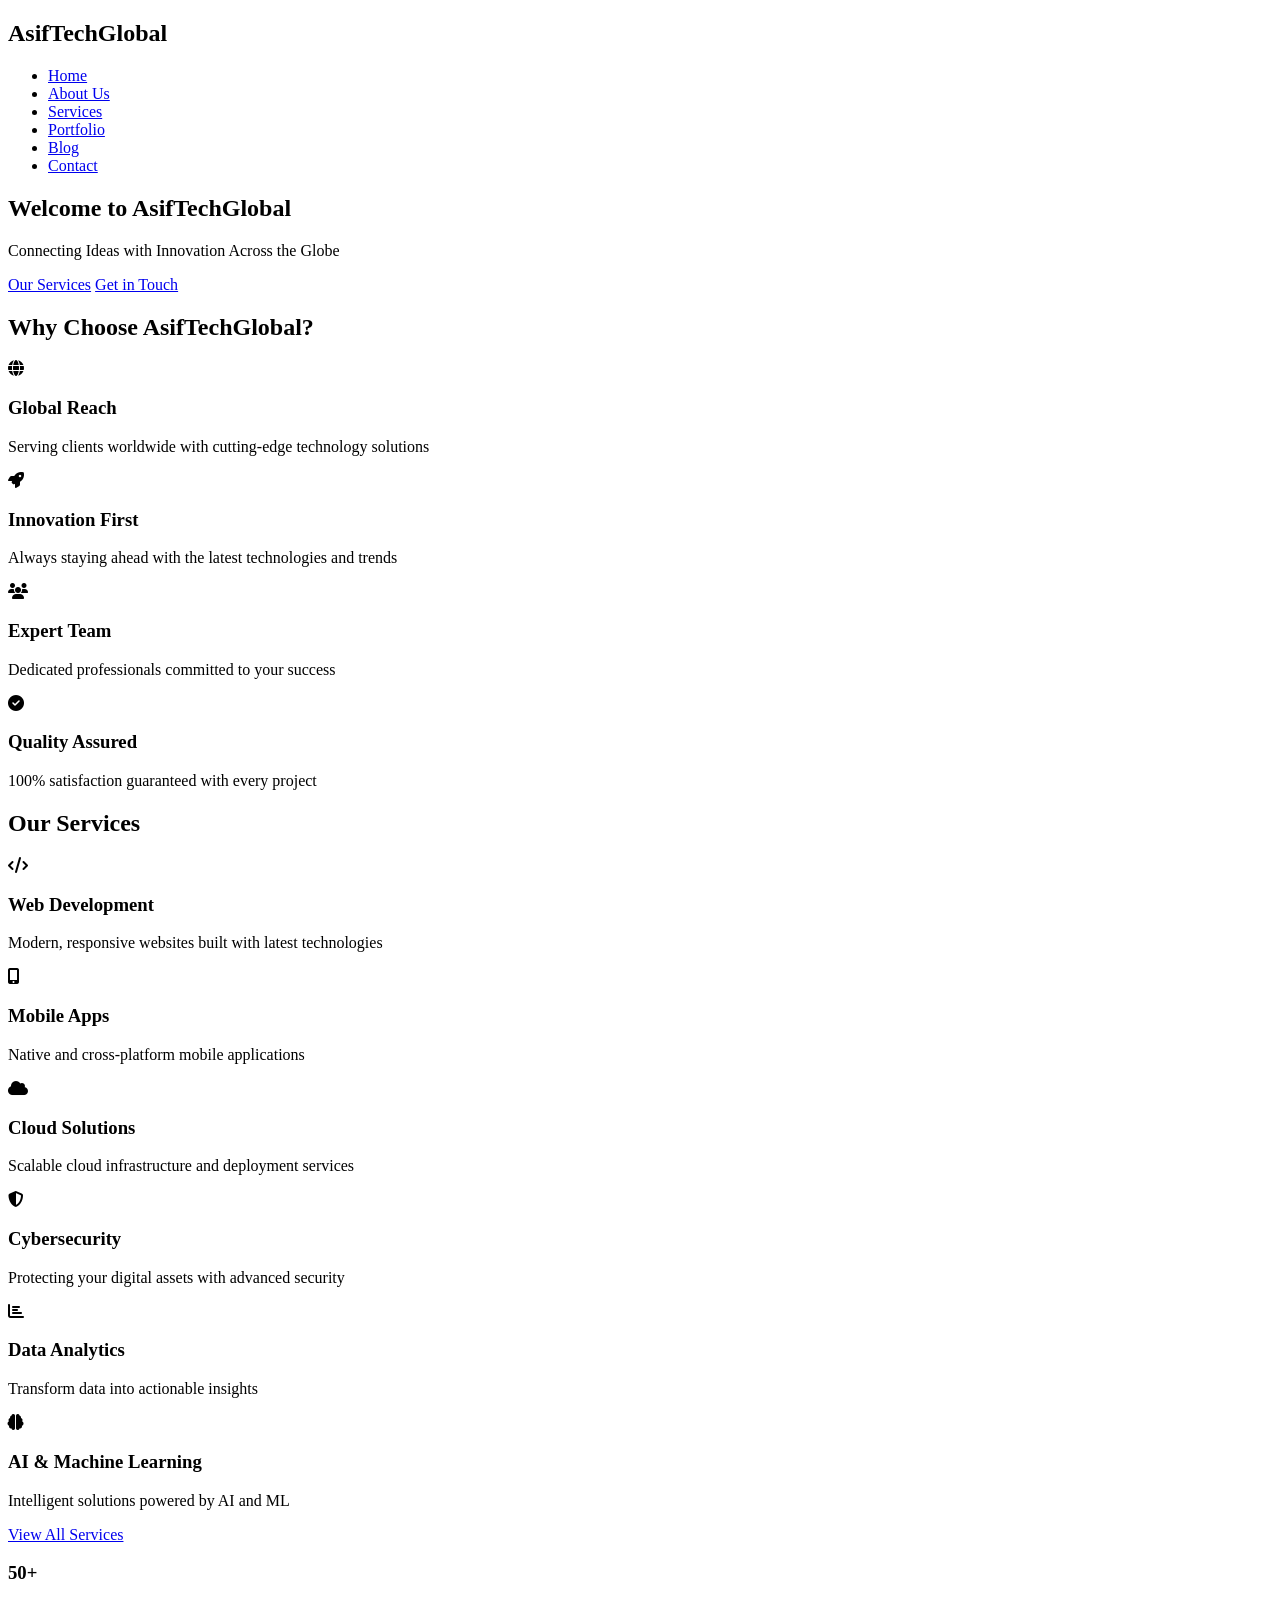
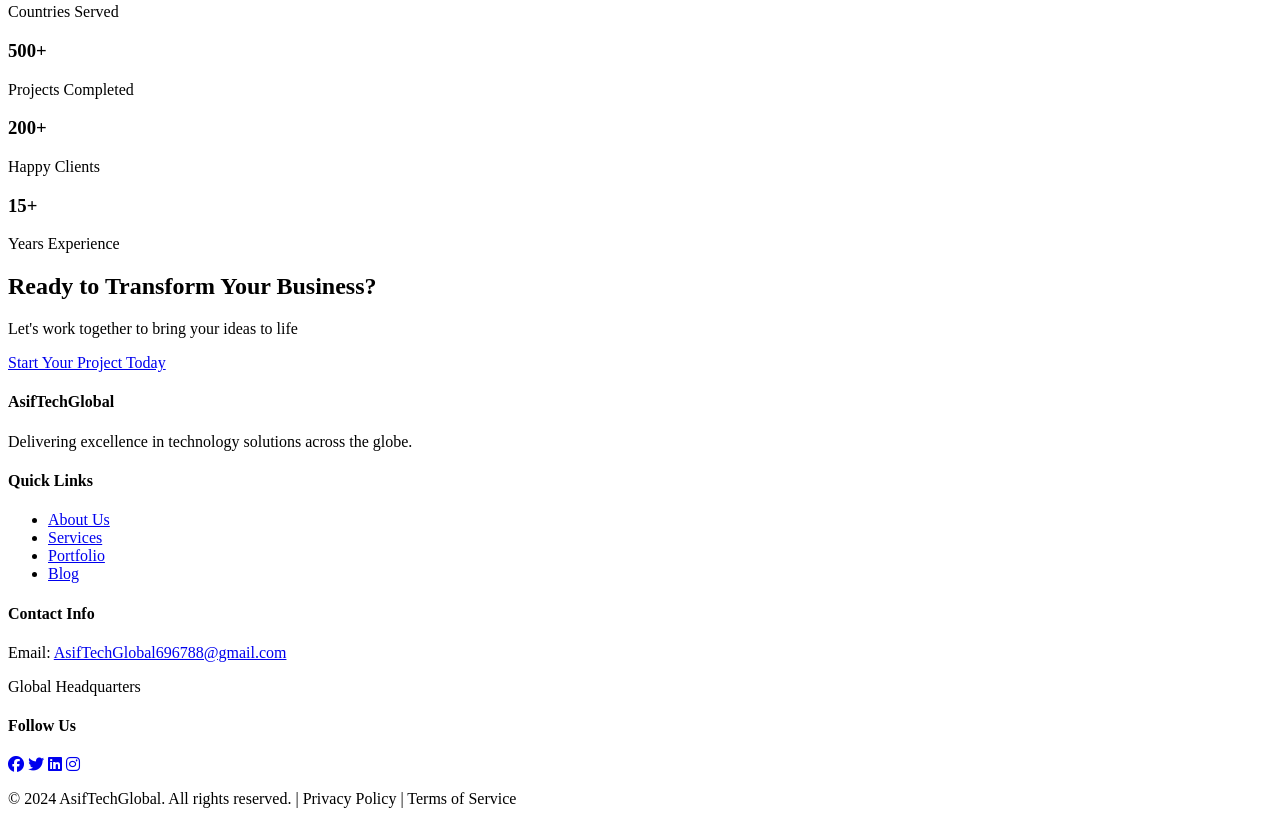
==== index.html @ 38a37a6b "Add home page with hero section" ====
<!DOCTYPE html>
<html lang="en">
<head>
    <meta charset="UTF-8">
    <meta name="viewport" content="width=device-width, initial-scale=1.0">
    <meta name="description" content="AsifTechGlobal - Your Global Technology Partner">
    <title>AsifTechGlobal - Global Technology Solutions</title>
    <link rel="stylesheet" href="css/style.css">
    <link rel="stylesheet" href="https://cdnjs.cloudflare.com/ajax/libs/font-awesome/6.4.0/css/all.min.css">
</head>
<body>
    <!-- Navigation Bar -->
    <nav class="navbar">
        <div class="container">
            <div class="nav-brand">
                <h1>AsifTechGlobal</h1>
            </div>
            <ul class="nav-links">
                <li><a href="index.html" class="active">Home</a></li>
                <li><a href="about.html">About Us</a></li>
                <li><a href="services.html">Services</a></li>
                <li><a href="portfolio.html">Portfolio</a></li>
                <li><a href="blog.html">Blog</a></li>
                <li><a href="contact.html">Contact</a></li>
            </ul>
            <div class="hamburger">
                <span></span>
                <span></span>
                <span></span>
            </div>
        </div>
    </nav>

    <!-- Hero Section -->
    <section class="hero">
        <div class="hero-content">
            <h1>Welcome to AsifTechGlobal</h1>
            <p>Connecting Ideas with Innovation Across the Globe</p>
            <div class="hero-buttons">
                <a href="services.html" class="btn btn-primary">Our Services</a>
                <a href="contact.html" class="btn btn-secondary">Get in Touch</a>
            </div>
        </div>
    </section>

    <!-- Features Section -->
    <section class="features">
        <div class="container">
            <h2>Why Choose AsifTechGlobal?</h2>
            <div class="features-grid">
                <div class="feature-card">
                    <i class="fas fa-globe"></i>
                    <h3>Global Reach</h3>
                    <p>Serving clients worldwide with cutting-edge technology solutions</p>
                </div>
                <div class="feature-card">
                    <i class="fas fa-rocket"></i>
                    <h3>Innovation First</h3>
                    <p>Always staying ahead with the latest technologies and trends</p>
                </div>
                <div class="feature-card">
                    <i class="fas fa-users"></i>
                    <h3>Expert Team</h3>
                    <p>Dedicated professionals committed to your success</p>
                </div>
                <div class="feature-card">
                    <i class="fas fa-check-circle"></i>
                    <h3>Quality Assured</h3>
                    <p>100% satisfaction guaranteed with every project</p>
                </div>
            </div>
        </div>
    </section>

    <!-- Services Preview -->
    <section class="services-preview">
        <div class="container">
            <h2>Our Services</h2>
            <div class="services-grid">
                <div class="service-card">
                    <i class="fas fa-code"></i>
                    <h3>Web Development</h3>
                    <p>Modern, responsive websites built with latest technologies</p>
                </div>
                <div class="service-card">
                    <i class="fas fa-mobile-alt"></i>
                    <h3>Mobile Apps</h3>
                    <p>Native and cross-platform mobile applications</p>
                </div>
                <div class="service-card">
                    <i class="fas fa-cloud"></i>
                    <h3>Cloud Solutions</h3>
                    <p>Scalable cloud infrastructure and deployment services</p>
                </div>
                <div class="service-card">
                    <i class="fas fa-shield-alt"></i>
                    <h3>Cybersecurity</h3>
                    <p>Protecting your digital assets with advanced security</p>
                </div>
                <div class="service-card">
                    <i class="fas fa-chart-bar"></i>
                    <h3>Data Analytics</h3>
                    <p>Transform data into actionable insights</p>
                </div>
                <div class="service-card">
                    <i class="fas fa-brain"></i>
                    <h3>AI & Machine Learning</h3>
                    <p>Intelligent solutions powered by AI and ML</p>
                </div>
            </div>
            <div class="text-center">
                <a href="services.html" class="btn btn-primary">View All Services</a>
            </div>
        </div>
    </section>

    <!-- Statistics Section -->
    <section class="statistics">
        <div class="container">
            <div class="stat-item">
                <h3>50+</h3>
                <p>Countries Served</p>
            </div>
            <div class="stat-item">
                <h3>500+</h3>
                <p>Projects Completed</p>
            </div>
            <div class="stat-item">
                <h3>200+</h3>
                <p>Happy Clients</p>
            </div>
            <div class="stat-item">
                <h3>15+</h3>
                <p>Years Experience</p>
            </div>
        </div>
    </section>

    <!-- Call to Action -->
    <section class="cta">
        <div class="container">
            <h2>Ready to Transform Your Business?</h2>
            <p>Let's work together to bring your ideas to life</p>
            <a href="contact.html" class="btn btn-light">Start Your Project Today</a>
        </div>
    </section>

    <!-- Footer -->
    <footer class="footer">
        <div class="container">
            <div class="footer-content">
                <div class="footer-section">
                    <h4>AsifTechGlobal</h4>
                    <p>Delivering excellence in technology solutions across the globe.</p>
                </div>
                <div class="footer-section">
                    <h4>Quick Links</h4>
                    <ul>
                        <li><a href="about.html">About Us</a></li>
                        <li><a href="services.html">Services</a></li>
                        <li><a href="portfolio.html">Portfolio</a></li>
                        <li><a href="blog.html">Blog</a></li>
                    </ul>
                </div>
                <div class="footer-section">
                    <h4>Contact Info</h4>
                    <p>Email: <a href="mailto:AsifTechGlobal696788@gmail.com">AsifTechGlobal696788@gmail.com</a></p>
                    <p>Global Headquarters</p>
                </div>
                <div class="footer-section">
                    <h4>Follow Us</h4>
                    <div class="social-links">
                        <a href="#"><i class="fab fa-facebook"></i></a>
                        <a href="#"><i class="fab fa-twitter"></i></a>
                        <a href="#"><i class="fab fa-linkedin"></i></a>
                        <a href="#"><i class="fab fa-instagram"></i></a>
                    </div>
                </div>
            </div>
            <div class="footer-bottom">
                <p>&copy; 2024 AsifTechGlobal. All rights reserved. | Privacy Policy | Terms of Service</p>
            </div>
        </div>
    </footer>

    <script src="js/script.js"></script>
</body>
</html>
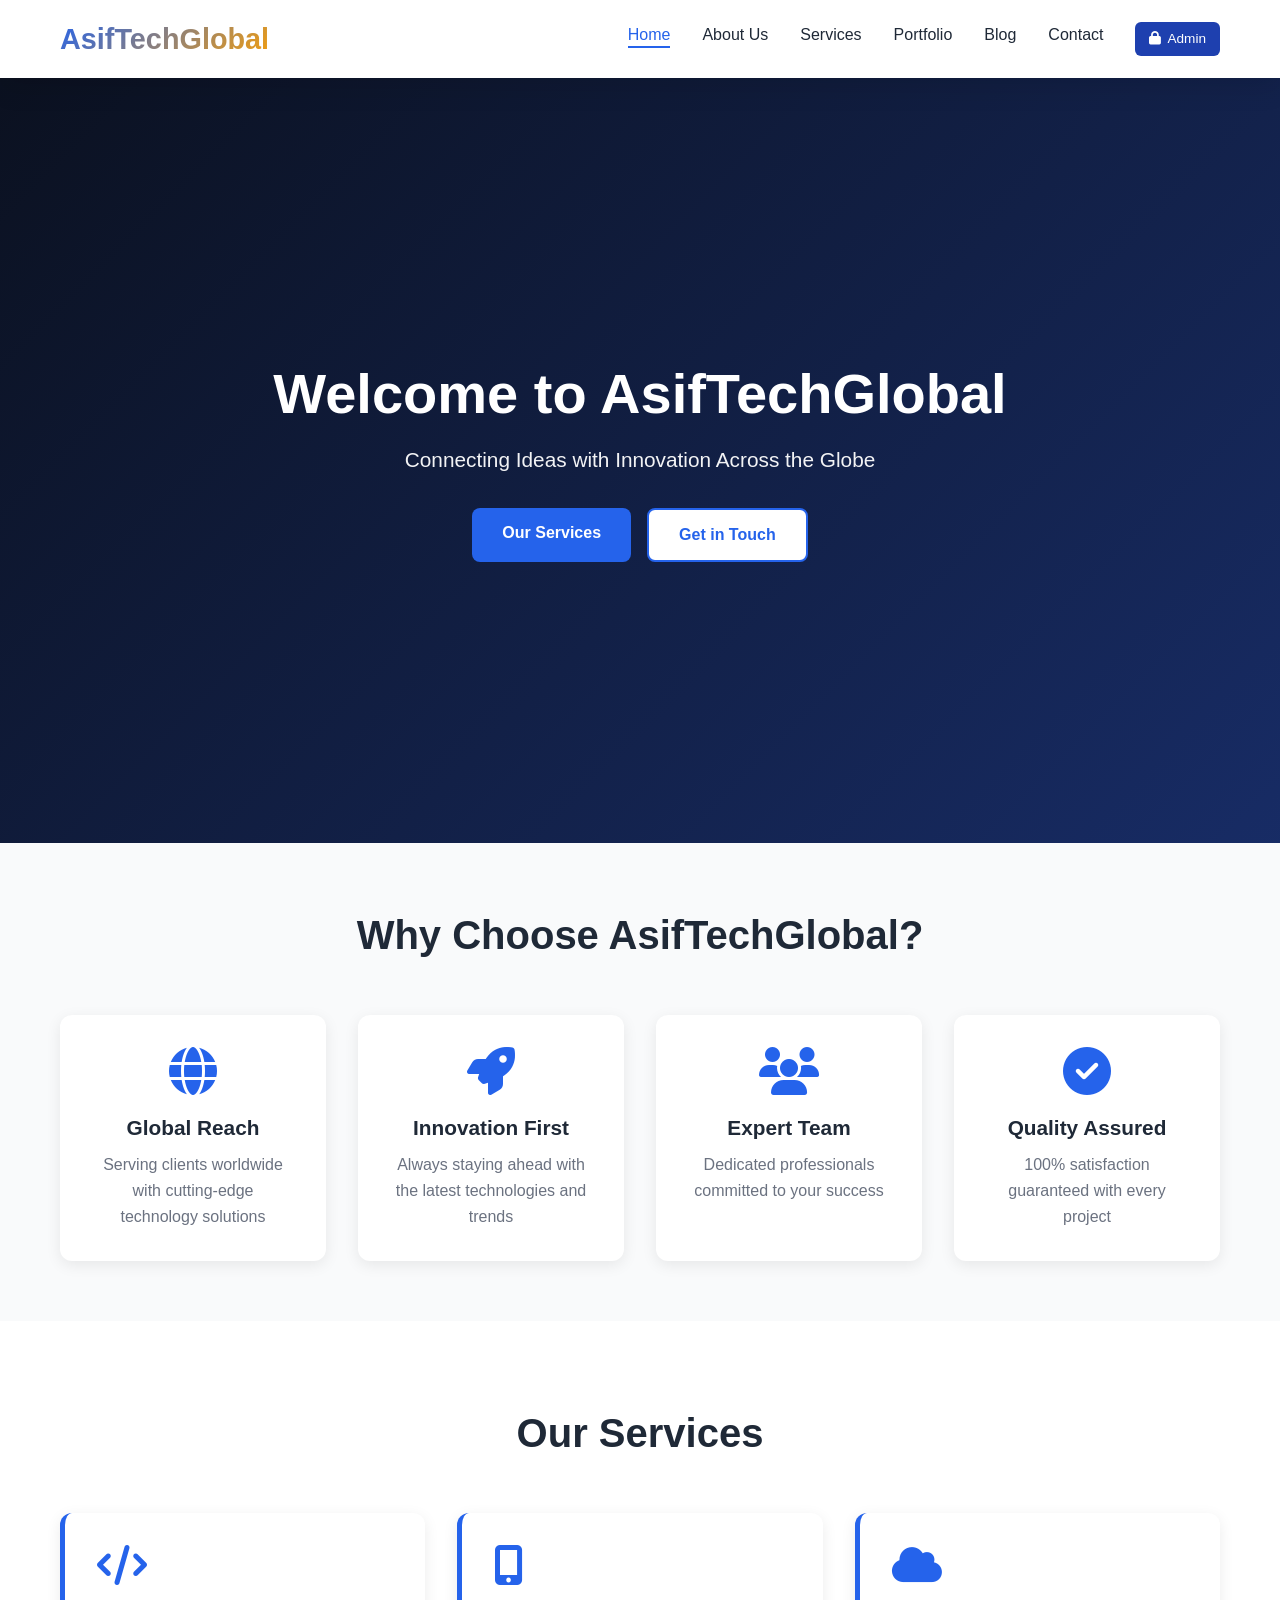
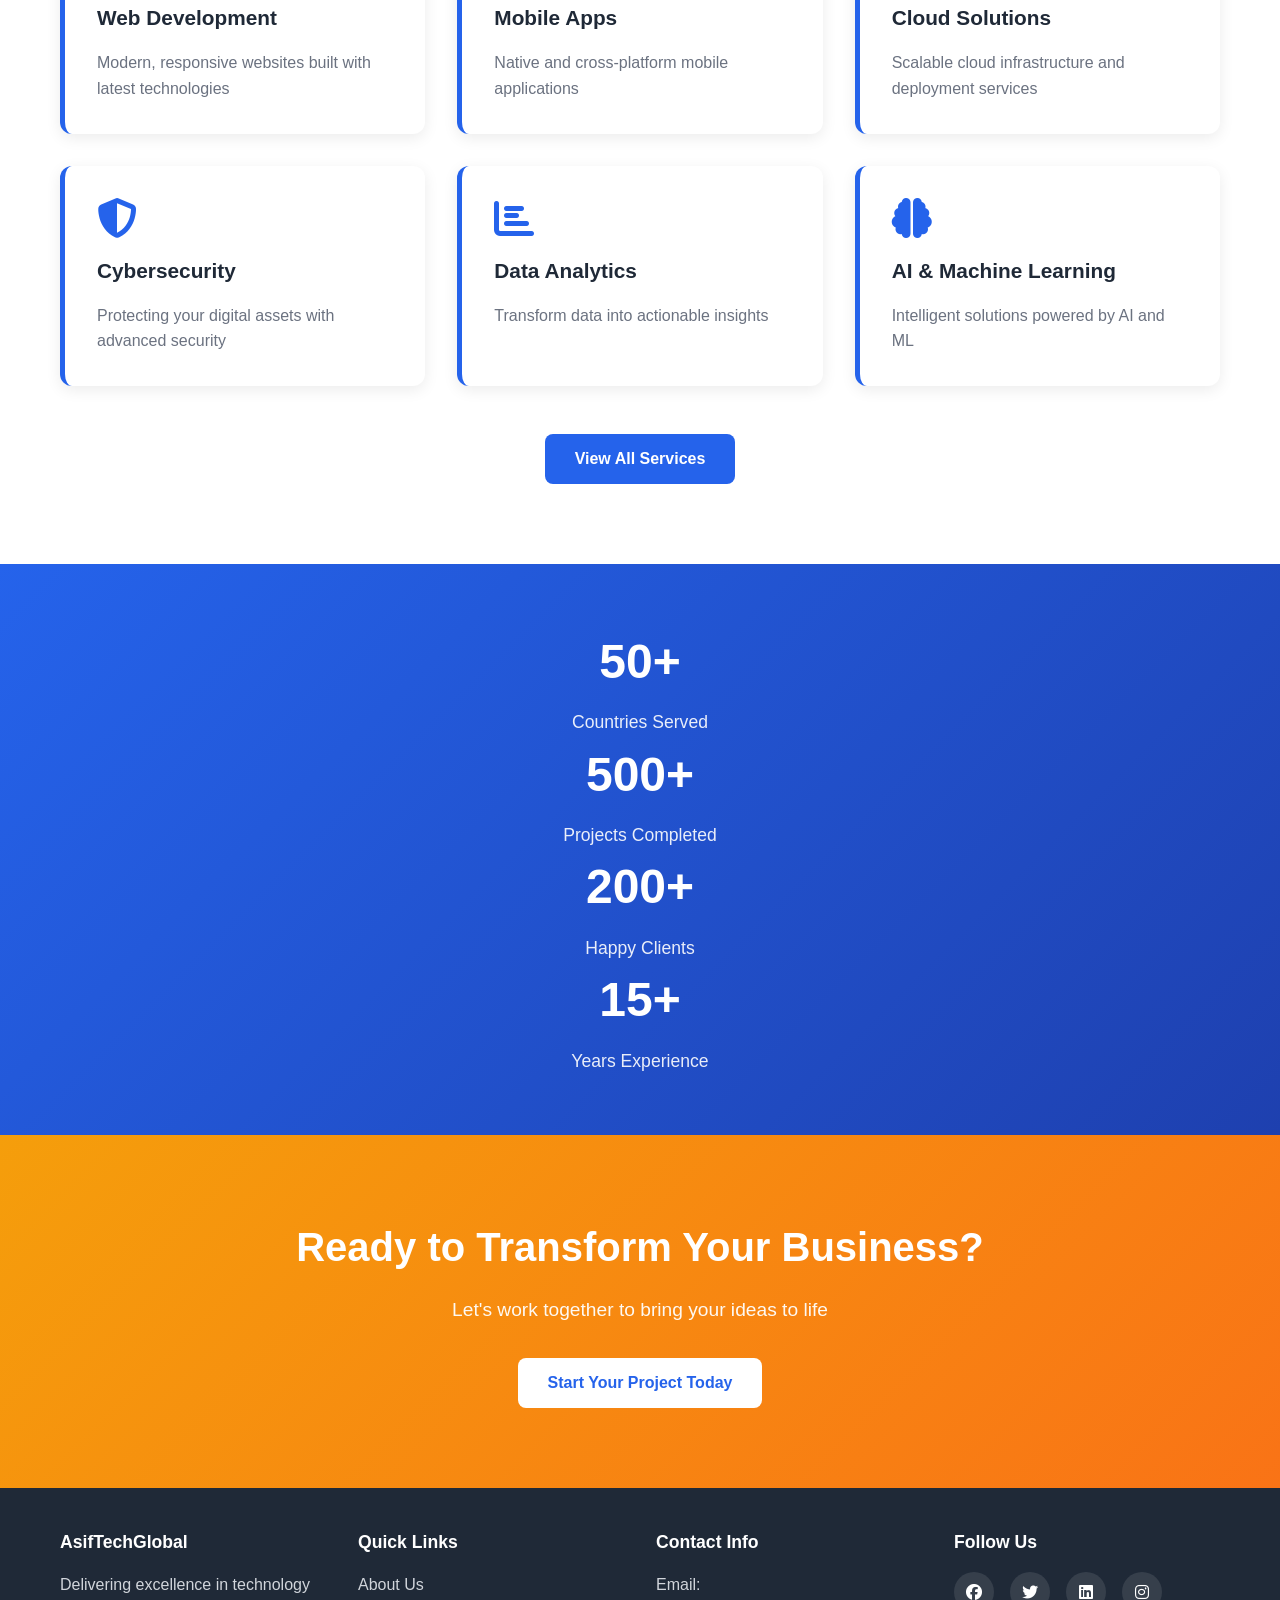
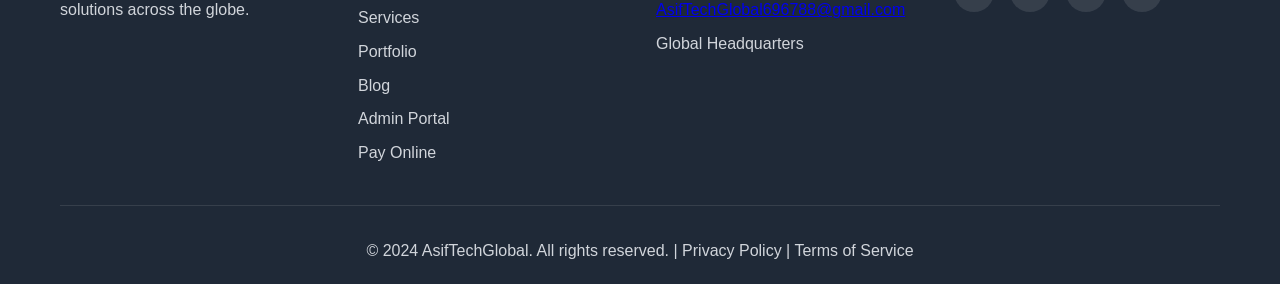
==== commit db42b974: "feat: Complete AsifTechGlobal full-stack website - Node.js/Express REST API backend with SQLite data" ====
--- a/index.html
+++ b/index.html
@@ -22,6 +22,7 @@
                 <li><a href="portfolio.html">Portfolio</a></li>
                 <li><a href="blog.html">Blog</a></li>
                 <li><a href="contact.html">Contact</a></li>
+                <li><a href="/admin" class="admin-nav-link"><i class="fas fa-lock"></i> Admin</a></li>
             </ul>
             <div class="hamburger">
                 <span></span>
@@ -31,8 +32,15 @@
         </div>
     </nav>
 
-    <!-- Hero Section -->
+    <!-- Hero Section with Background Video -->
     <section class="hero">
+        <video id="heroVideo" autoplay muted loop playsinline
+               disablePictureInPicture disableRemotePlayback
+               controlsList="nodownload noplaybackrate nofullscreen noremoteplayback"
+               class="hero-video">
+            <source src="media/video1.mp4" type="video/mp4">
+        </video>
+        <div class="hero-overlay"></div>
         <div class="hero-content">
             <h1>Welcome to AsifTechGlobal</h1>
             <p>Connecting Ideas with Innovation Across the Globe</p>
@@ -160,6 +168,8 @@
                         <li><a href="services.html">Services</a></li>
                         <li><a href="portfolio.html">Portfolio</a></li>
                         <li><a href="blog.html">Blog</a></li>
+                        <li><a href="/admin">Admin Portal</a></li>
+                        <li><a href="javascript:void(0)" onclick="openClientPayModal()">Pay Online</a></li>
                     </ul>
                 </div>
                 <div class="footer-section">
--- a/css/style.css
+++ b/css/style.css
@@ -0,0 +1,1467 @@
+:root {
+    --primary-color: #2563eb;
+    --secondary-color: #1e40af;
+    --accent-color: #f59e0b;
+    --text-dark: #1f2937;
+    --text-light: #6b7280;
+    --bg-light: #f9fafb;
+    --bg-white: #ffffff;
+    --border-color: #e5e7eb;
+    --shadow: 0 10px 25px rgba(0, 0, 0, 0.1);
+    --shadow-lg: 0 20px 40px rgba(0, 0, 0, 0.15);
+    --transition: all 0.3s ease;
+}
+
+* {
+    margin: 0;
+    padding: 0;
+    box-sizing: border-box;
+}
+
+html {
+    scroll-behavior: smooth;
+}
+
+body {
+    font-family: 'Segoe UI', Tahoma, Geneva, Verdana, sans-serif;
+    line-height: 1.6;
+    color: var(--text-dark);
+    background-color: var(--bg-white);
+}
+
+.container {
+    max-width: 1200px;
+    margin: 0 auto;
+    padding: 0 20px;
+}
+
+/* Navigation Bar */
+.navbar {
+    background: var(--bg-white);
+    box-shadow: var(--shadow);
+    position: sticky;
+    top: 0;
+    z-index: 1000;
+    transition: var(--transition);
+}
+
+.navbar .container {
+    display: flex;
+    justify-content: space-between;
+    align-items: center;
+    padding: 1rem 20px;
+}
+
+.nav-brand h1 {
+    font-size: 1.8rem;
+    background: linear-gradient(135deg, var(--primary-color), var(--accent-color));
+    -webkit-background-clip: text;
+    -webkit-text-fill-color: transparent;
+    background-clip: text;
+    font-weight: 700;
+}
+
+.nav-links {
+    display: flex;
+    list-style: none;
+    gap: 2rem;
+}
+
+.nav-links a {
+    text-decoration: none;
+    color: var(--text-dark);
+    font-weight: 500;
+    transition: var(--transition);
+    position: relative;
+}
+
+.nav-links a:hover,
+.nav-links a.active {
+    color: var(--primary-color);
+}
+
+.nav-links a.active::after {
+    content: '';
+    position: absolute;
+    bottom: -5px;
+    left: 0;
+    right: 0;
+    height: 2px;
+    background: var(--primary-color);
+}
+
+.hamburger {
+    display: none;
+    flex-direction: column;
+    cursor: pointer;
+}
+
+.hamburger span {
+    width: 25px;
+    height: 3px;
+    background: var(--text-dark);
+    margin: 5px 0;
+    transition: var(--transition);
+    border-radius: 2px;
+}
+
+/* Hero Section with Video Background */
+.hero {
+    position: relative;
+    min-height: 85vh;
+    display: flex;
+    align-items: center;
+    justify-content: center;
+    text-align: center;
+    color: white;
+    padding: 120px 20px;
+    overflow: hidden;
+    background-color: #0b1120;
+}
+
+.hero-video {
+    position: absolute;
+    top: 50%;
+    left: 50%;
+    min-width: 100%;
+    min-height: 100%;
+    width: auto;
+    height: auto;
+    transform: translate(-50%, -50%);
+    object-fit: cover;
+    z-index: 0;
+    opacity: 0.45;
+    pointer-events: none !important;
+    user-select: none;
+    -webkit-user-select: none;
+    transition: opacity 0.8s ease;
+}
+
+.hero-overlay {
+    position: absolute;
+    inset: 0;
+    background: linear-gradient(135deg, rgba(11, 17, 32, 0.75) 0%, rgba(30, 58, 138, 0.65) 100%);
+    z-index: 1;
+}
+
+.hero-content {
+    position: relative;
+    z-index: 2;
+    max-width: 850px;
+}
+
+.hero h1 {
+    font-size: 3.5rem;
+    font-weight: 700;
+    margin-bottom: 1rem;
+    line-height: 1.2;
+}
+
+.hero p {
+    font-size: 1.3rem;
+    margin-bottom: 2rem;
+    opacity: 0.95;
+}
+
+.hero-buttons {
+    display: flex;
+    gap: 1rem;
+    justify-content: center;
+    flex-wrap: wrap;
+}
+
+/* Buttons */
+.btn {
+    display: inline-block;
+    padding: 12px 30px;
+    text-decoration: none;
+    border-radius: 8px;
+    font-weight: 600;
+    transition: var(--transition);
+    cursor: pointer;
+    border: none;
+    font-size: 1rem;
+}
+
+.btn-primary {
+    background: var(--primary-color);
+    color: white;
+}
+
+.btn-primary:hover {
+    background: var(--secondary-color);
+    transform: translateY(-2px);
+    box-shadow: var(--shadow-lg);
+}
+
+.btn-secondary {
+    background: white;
+    color: var(--primary-color);
+    border: 2px solid var(--primary-color);
+}
+
+.btn-secondary:hover {
+    background: var(--primary-color);
+    color: white;
+    transform: translateY(-2px);
+}
+
+.btn-light {
+    background: white;
+    color: var(--primary-color);
+}
+
+.btn-light:hover {
+    background: var(--bg-light);
+    transform: translateY(-2px);
+}
+
+/* Features Section */
+.features {
+    padding: 60px 20px;
+    background: var(--bg-light);
+}
+
+.features h2 {
+    text-align: center;
+    font-size: 2.5rem;
+    margin-bottom: 3rem;
+    color: var(--text-dark);
+}
+
+.features-grid {
+    display: grid;
+    grid-template-columns: repeat(auto-fit, minmax(250px, 1fr));
+    gap: 2rem;
+}
+
+.feature-card {
+    background: white;
+    padding: 2rem;
+    border-radius: 12px;
+    text-align: center;
+    transition: var(--transition);
+    box-shadow: 0 4px 15px rgba(0, 0, 0, 0.08);
+}
+
+.feature-card:hover {
+    transform: translateY(-10px);
+    box-shadow: var(--shadow-lg);
+}
+
+.feature-card i {
+    font-size: 3rem;
+    color: var(--primary-color);
+    margin-bottom: 1rem;
+}
+
+.feature-card h3 {
+    font-size: 1.3rem;
+    margin-bottom: 0.5rem;
+    color: var(--text-dark);
+}
+
+.feature-card p {
+    color: var(--text-light);
+    line-height: 1.6;
+}
+
+/* Services Preview */
+.services-preview {
+    padding: 80px 20px;
+}
+
+.services-preview h2 {
+    text-align: center;
+    font-size: 2.5rem;
+    margin-bottom: 3rem;
+    color: var(--text-dark);
+}
+
+.services-grid {
+    display: grid;
+    grid-template-columns: repeat(auto-fit, minmax(280px, 1fr));
+    gap: 2rem;
+    margin-bottom: 3rem;
+}
+
+.service-card {
+    background: white;
+    padding: 2rem;
+    border-radius: 12px;
+    border-left: 5px solid var(--primary-color);
+    transition: var(--transition);
+    box-shadow: 0 4px 15px rgba(0, 0, 0, 0.08);
+}
+
+.service-card:hover {
+    transform: translateY(-8px);
+    box-shadow: var(--shadow-lg);
+}
+
+.service-card i {
+    font-size: 2.5rem;
+    color: var(--primary-color);
+    margin-bottom: 1rem;
+}
+
+.service-card h3 {
+    font-size: 1.3rem;
+    margin-bottom: 1rem;
+    color: var(--text-dark);
+}
+
+.service-card p {
+    color: var(--text-light);
+    line-height: 1.6;
+}
+
+.text-center {
+    text-align: center;
+}
+
+/* Statistics Section */
+.statistics {
+    background: linear-gradient(135deg, var(--primary-color) 0%, var(--secondary-color) 100%);
+    color: white;
+    padding: 60px 20px;
+    display: grid;
+    grid-template-columns: repeat(auto-fit, minmax(200px, 1fr));
+    gap: 2rem;
+    text-align: center;
+}
+
+.stat-item h3 {
+    font-size: 3rem;
+    font-weight: 700;
+    margin-bottom: 0.5rem;
+}
+
+.stat-item p {
+    font-size: 1.1rem;
+    opacity: 0.9;
+}
+
+/* CTA Section */
+.cta {
+    background: linear-gradient(135deg, var(--accent-color) 0%, #f97316 100%);
+    color: white;
+    padding: 80px 20px;
+    text-align: center;
+}
+
+.cta h2 {
+    font-size: 2.5rem;
+    margin-bottom: 1rem;
+    font-weight: 700;
+}
+
+.cta p {
+    font-size: 1.2rem;
+    margin-bottom: 2rem;
+    opacity: 0.95;
+}
+
+/* Page Header */
+.page-header {
+    background: linear-gradient(135deg, var(--primary-color) 0%, var(--secondary-color) 100%);
+    color: white;
+    padding: 60px 20px;
+    text-align: center;
+}
+
+.page-header h1 {
+    font-size: 2.8rem;
+    font-weight: 700;
+    margin-bottom: 1rem;
+}
+
+.page-header p {
+    font-size: 1.2rem;
+    opacity: 0.9;
+}
+
+/* Portfolio Section */
+.portfolio-section {
+    padding: 60px 20px;
+}
+
+.portfolio-filters {
+    display: flex;
+    justify-content: center;
+    gap: 1rem;
+    margin-bottom: 3rem;
+    flex-wrap: wrap;
+}
+
+.filter-btn {
+    padding: 8px 20px;
+    border: 2px solid var(--border-color);
+    background: white;
+    border-radius: 25px;
+    cursor: pointer;
+    transition: var(--transition);
+    font-weight: 600;
+    color: var(--text-dark);
+}
+
+.filter-btn:hover,
+.filter-btn.active {
+    background: var(--primary-color);
+    color: white;
+    border-color: var(--primary-color);
+}
+
+.portfolio-grid {
+    display: grid;
+    grid-template-columns: repeat(auto-fill, minmax(300px, 1fr));
+    gap: 2rem;
+}
+
+.portfolio-item {
+    background: white;
+    border-radius: 12px;
+    overflow: hidden;
+    box-shadow: 0 4px 15px rgba(0, 0, 0, 0.08);
+    transition: var(--transition);
+}
+
+.portfolio-item:hover {
+    transform: translateY(-10px);
+    box-shadow: var(--shadow-lg);
+}
+
+.portfolio-image {
+    background: linear-gradient(135deg, var(--primary-color), var(--accent-color));
+    height: 200px;
+    display: flex;
+    align-items: center;
+    justify-content: center;
+    font-size: 3rem;
+    color: white;
+    position: relative;
+}
+
+.portfolio-info {
+    padding: 2rem;
+}
+
+.portfolio-info h3 {
+    font-size: 1.3rem;
+    margin-bottom: 0.5rem;
+    color: var(--text-dark);
+}
+
+.category {
+    display: inline-block;
+    background: var(--bg-light);
+    color: var(--primary-color);
+    padding: 4px 12px;
+    border-radius: 20px;
+    font-size: 0.8rem;
+    font-weight: 600;
+    margin-bottom: 0.5rem;
+}
+
+.portfolio-info p {
+    color: var(--text-light);
+    margin-bottom: 1rem;
+    line-height: 1.6;
+}
+
+.tech-stack {
+    display: flex;
+    flex-wrap: wrap;
+    gap: 0.5rem;
+}
+
+.tech-stack span {
+    background: var(--bg-light);
+    color: var(--primary-color);
+    padding: 4px 10px;
+    border-radius: 15px;
+    font-size: 0.75rem;
+    font-weight: 600;
+}
+
+/* About Section */
+.about-section {
+    padding: 60px 20px;
+}
+
+.about-intro {
+    text-align: center;
+    max-width: 800px;
+    margin: 0 auto 3rem;
+}
+
+.about-intro h2 {
+    font-size: 2.5rem;
+    margin-bottom: 1rem;
+    color: var(--text-dark);
+}
+
+.about-intro p {
+    font-size: 1.1rem;
+    color: var(--text-light);
+    line-height: 1.8;
+    margin-bottom: 1rem;
+}
+
+.about-grid {
+    display: grid;
+    grid-template-columns: repeat(auto-fit, minmax(250px, 1fr));
+    gap: 2rem;
+    margin-bottom: 4rem;
+}
+
+.about-item {
+    background: linear-gradient(135deg, var(--bg-light), white);
+    padding: 2rem;
+    border-radius: 12px;
+    text-align: center;
+    border-top: 4px solid var(--primary-color);
+}
+
+.about-item h3 {
+    font-size: 1.3rem;
+    margin-bottom: 1rem;
+    color: var(--text-dark);
+}
+
+.about-item p {
+    color: var(--text-light);
+    line-height: 1.6;
+}
+
+/* Team Section */
+.team-section {
+    margin: 4rem 0;
+}
+
+.team-section h2 {
+    text-align: center;
+    font-size: 2.5rem;
+    margin-bottom: 3rem;
+    color: var(--text-dark);
+}
+
+.team-grid {
+    display: grid;
+    grid-template-columns: repeat(auto-fit, minmax(200px, 1fr));
+    gap: 2rem;
+}
+
+.team-member {
+    background: white;
+    padding: 2rem;
+    border-radius: 12px;
+    text-align: center;
+    box-shadow: 0 4px 15px rgba(0, 0, 0, 0.08);
+    transition: var(--transition);
+}
+
+.team-member:hover {
+    transform: translateY(-8px);
+    box-shadow: var(--shadow-lg);
+}
+
+.member-image {
+    font-size: 4rem;
+    color: var(--primary-color);
+    margin-bottom: 1rem;
+}
+
+.team-member h4 {
+    font-size: 1.2rem;
+    color: var(--text-dark);
+    margin-bottom: 0.5rem;
+}
+
+.team-member p {
+    color: var(--text-light);
+    margin-bottom: 0.5rem;
+}
+
+.member-bio {
+    font-size: 0.9rem;
+    font-style: italic;
+}
+
+/* Timeline */
+.timeline {
+    margin: 4rem 0;
+}
+
+.timeline h2 {
+    text-align: center;
+    font-size: 2.5rem;
+    margin-bottom: 3rem;
+    color: var(--text-dark);
+}
+
+.timeline-item {
+    display: flex;
+    gap: 2rem;
+    margin-bottom: 2rem;
+    position: relative;
+    padding-left: 2rem;
+}
+
+.timeline-item::before {
+    content: '';
+    position: absolute;
+    left: 0;
+    top: 0;
+    bottom: 0;
+    width: 3px;
+    background: var(--primary-color);
+}
+
+.timeline-marker {
+    background: var(--primary-color);
+    color: white;
+    padding: 8px 16px;
+    border-radius: 20px;
+    font-weight: 700;
+    min-width: 80px;
+    text-align: center;
+    position: relative;
+    top: -8px;
+}
+
+.timeline-content {
+    background: var(--bg-light);
+    padding: 1.5rem;
+    border-radius: 8px;
+    flex: 1;
+}
+
+.timeline-content h4 {
+    color: var(--text-dark);
+    margin-bottom: 0.5rem;
+}
+
+.timeline-content p {
+    color: var(--text-light);
+}
+
+/* Contact Section */
+.contact-section {
+    padding: 60px 20px;
+    background: var(--bg-light);
+}
+
+.contact-wrapper {
+    display: grid;
+    grid-template-columns: 1fr 1fr;
+    gap: 3rem;
+    align-items: start;
+}
+
+.contact-form-wrapper h2,
+.contact-info-wrapper h2 {
+    font-size: 2rem;
+    margin-bottom: 2rem;
+    color: var(--text-dark);
+}
+
+.contact-form {
+    display: flex;
+    flex-direction: column;
+}
+
+.form-group {
+    margin-bottom: 1.5rem;
+}
+
+.form-row {
+    display: grid;
+    grid-template-columns: 1fr 1fr;
+    gap: 1rem;
+}
+
+.form-group.full-width {
+    grid-column: 1 / -1;
+}
+
+.form-group label {
+    display: block;
+    margin-bottom: 0.5rem;
+    font-weight: 600;
+    color: var(--text-dark);
+}
+
+.form-group input,
+.form-group textarea,
+.form-group select {
+    width: 100%;
+    padding: 12px;
+    border: 2px solid var(--border-color);
+    border-radius: 8px;
+    font-family: inherit;
+    font-size: 1rem;
+    transition: var(--transition);
+}
+
+.form-group input:focus,
+.form-group textarea:focus,
+.form-group select:focus {
+    outline: none;
+    border-color: var(--primary-color);
+    box-shadow: 0 0 0 3px rgba(37, 99, 235, 0.1);
+}
+
+.form-group.checkbox {
+    display: flex;
+    align-items: center;
+    gap: 0.5rem;
+    margin: 2rem 0;
+}
+
+.form-group.checkbox input {
+    width: auto;
+}
+
+.form-group.checkbox label {
+    margin-bottom: 0;
+}
+
+.contact-form button {
+    margin-top: 1rem;
+}
+
+.contact-info-item {
+    display: flex;
+    gap: 1.5rem;
+    margin-bottom: 2rem;
+    padding: 1.5rem;
+    background: white;
+    border-radius: 8px;
+}
+
+.info-icon {
+    font-size: 2rem;
+    color: var(--primary-color);
+    min-width: 50px;
+}
+
+.info-content h4 {
+    font-size: 1.1rem;
+    color: var(--text-dark);
+    margin-bottom: 0.5rem;
+}
+
+.info-content p {
+    color: var(--text-light);
+    margin-bottom: 0.3rem;
+}
+
+.info-content a {
+    color: var(--primary-color);
+    text-decoration: none;
+}
+
+.info-content a:hover {
+    text-decoration: underline;
+}
+
+.small {
+    font-size: 0.85rem;
+    color: var(--text-light);
+}
+
+.contact-social {
+    margin-top: 2rem;
+    padding-top: 2rem;
+    border-top: 2px solid var(--border-color);
+}
+
+.contact-social h4 {
+    margin-bottom: 1rem;
+    color: var(--text-dark);
+}
+
+.social-icons {
+    display: flex;
+    gap: 1rem;
+}
+
+.social-icons a {
+    width: 45px;
+    height: 45px;
+    display: flex;
+    align-items: center;
+    justify-content: center;
+    background: var(--primary-color);
+    color: white;
+    border-radius: 50%;
+    transition: var(--transition);
+    text-decoration: none;
+}
+
+.social-icons a:hover {
+    background: var(--secondary-color);
+    transform: translateY(-3px);
+}
+
+/* Map Section */
+.map-section {
+    padding: 60px 20px;
+}
+
+.map-section h2 {
+    text-align: center;
+    font-size: 2.5rem;
+    margin-bottom: 3rem;
+    color: var(--text-dark);
+}
+
+.locations-grid {
+    display: grid;
+    grid-template-columns: repeat(auto-fit, minmax(250px, 1fr));
+    gap: 2rem;
+}
+
+.location-card {
+    background: linear-gradient(135deg, var(--primary-color), var(--secondary-color));
+    color: white;
+    padding: 2rem;
+    border-radius: 12px;
+    text-align: center;
+    transition: var(--transition);
+}
+
+.location-card:hover {
+    transform: translateY(-8px);
+    box-shadow: var(--shadow-lg);
+}
+
+.location-card h3 {
+    font-size: 1.3rem;
+    margin-bottom: 1rem;
+}
+
+.location-card p {
+    margin-bottom: 0.5rem;
+    opacity: 0.9;
+}
+
+/* FAQ Section */
+.faq-section {
+    padding: 60px 20px;
+    background: var(--bg-light);
+}
+
+.faq-section h2 {
+    text-align: center;
+    font-size: 2.5rem;
+    margin-bottom: 3rem;
+    color: var(--text-dark);
+}
+
+.faq-grid {
+    display: grid;
+    grid-template-columns: repeat(auto-fit, minmax(300px, 1fr));
+    gap: 2rem;
+}
+
+.faq-item {
+    background: white;
+    padding: 1.5rem;
+    border-radius: 8px;
+    border-left: 5px solid var(--primary-color);
+}
+
+.faq-item h4 {
+    color: var(--text-dark);
+    margin-bottom: 1rem;
+    display: flex;
+    align-items: center;
+    gap: 0.5rem;
+    cursor: pointer;
+}
+
+.faq-item h4 i {
+    font-size: 0.8rem;
+}
+
+.faq-item p {
+    color: var(--text-light);
+    line-height: 1.6;
+}
+
+/* Services Detailed */
+.services-section {
+    padding: 60px 20px;
+}
+
+.service-detailed {
+    display: grid;
+    grid-template-columns: repeat(auto-fit, minmax(350px, 1fr));
+    gap: 2rem;
+    margin-bottom: 3rem;
+}
+
+.service-detail-item {
+    background: white;
+    padding: 2rem;
+    border-radius: 12px;
+    box-shadow: 0 4px 15px rgba(0, 0, 0, 0.08);
+    transition: var(--transition);
+    border-top: 5px solid var(--primary-color);
+}
+
+.service-detail-item:hover {
+    transform: translateY(-8px);
+    box-shadow: var(--shadow-lg);
+}
+
+.service-icon {
+    font-size: 2.5rem;
+    color: var(--primary-color);
+    margin-bottom: 1rem;
+}
+
+.service-detail-item h2 {
+    font-size: 1.5rem;
+    color: var(--text-dark);
+    margin-bottom: 1rem;
+}
+
+.service-detail-item > p {
+    color: var(--text-light);
+    margin-bottom: 1.5rem;
+    line-height: 1.6;
+}
+
+.service-list {
+    list-style: none;
+}
+
+.service-list li {
+    padding: 0.8rem 0;
+    color: var(--text-light);
+    line-height: 1.6;
+    border-bottom: 1px solid var(--border-color);
+}
+
+.service-list li:last-child {
+    border-bottom: none;
+}
+
+.service-list strong {
+    color: var(--text-dark);
+}
+
+.cta-section {
+    background: linear-gradient(135deg, var(--primary-color), var(--secondary-color));
+    color: white;
+    padding: 60px 20px;
+    text-align: center;
+    margin: 3rem 0;
+    border-radius: 12px;
+}
+
+.cta-section h2 {
+    font-size: 2rem;
+    margin-bottom: 1rem;
+    font-weight: 700;
+}
+
+.cta-section p {
+    font-size: 1.1rem;
+    margin-bottom: 2rem;
+    opacity: 0.95;
+}
+
+/* Blog Section */
+.blog-section {
+    padding: 60px 20px;
+}
+
+.blog-search {
+    display: flex;
+    gap: 0.5rem;
+    margin-bottom: 3rem;
+    max-width: 500px;
+    margin-left: auto;
+    margin-right: auto;
+}
+
+.blog-search input {
+    flex: 1;
+    padding: 12px;
+    border: 2px solid var(--border-color);
+    border-radius: 8px;
+    font-size: 1rem;
+}
+
+.blog-search input:focus {
+    outline: none;
+    border-color: var(--primary-color);
+}
+
+.blog-search button {
+    padding: 12px 20px;
+    background: var(--primary-color);
+    color: white;
+    border: none;
+    border-radius: 8px;
+    cursor: pointer;
+    transition: var(--transition);
+}
+
+.blog-search button:hover {
+    background: var(--secondary-color);
+}
+
+.blog-grid {
+    display: grid;
+    grid-template-columns: repeat(auto-fill, minmax(300px, 1fr));
+    gap: 2rem;
+    margin-bottom: 3rem;
+}
+
+.blog-post {
+    background: white;
+    border-radius: 12px;
+    overflow: hidden;
+    box-shadow: 0 4px 15px rgba(0, 0, 0, 0.08);
+    transition: var(--transition);
+    display: flex;
+    flex-direction: column;
+}
+
+.blog-post:hover {
+    transform: translateY(-10px);
+    box-shadow: var(--shadow-lg);
+}
+
+.blog-post.featured {
+    grid-column: 1 / -1;
+    display: grid;
+    grid-template-columns: 1fr 1fr;
+    align-items: center;
+}
+
+.blog-post.featured .post-image {
+    height: 100%;
+    min-height: 300px;
+}
+
+.post-image {
+    background: linear-gradient(135deg, var(--primary-color), var(--accent-color));
+    height: 200px;
+    display: flex;
+    align-items: center;
+    justify-content: center;
+    font-size: 3rem;
+    color: white;
+    position: relative;
+}
+
+.featured-badge {
+    position: absolute;
+    top: 10px;
+    right: 10px;
+    background: var(--accent-color);
+    color: white;
+    padding: 5px 15px;
+    border-radius: 20px;
+    font-size: 0.8rem;
+    font-weight: 700;
+}
+
+.post-content {
+    padding: 2rem;
+    display: flex;
+    flex-direction: column;
+    flex: 1;
+}
+
+.post-meta {
+    display: flex;
+    gap: 1rem;
+    margin-bottom: 1rem;
+    flex-wrap: wrap;
+}
+
+.post-meta .category {
+    display: inline-block;
+    background: var(--bg-light);
+    color: var(--primary-color);
+    padding: 4px 12px;
+    border-radius: 20px;
+    font-size: 0.75rem;
+    font-weight: 600;
+}
+
+.post-meta .date {
+    color: var(--text-light);
+    font-size: 0.9rem;
+}
+
+.blog-post h2,
+.blog-post h3 {
+    color: var(--text-dark);
+    margin-bottom: 1rem;
+    line-height: 1.3;
+}
+
+.blog-post h2 {
+    font-size: 1.5rem;
+}
+
+.blog-post h3 {
+    font-size: 1.2rem;
+}
+
+.blog-post > p {
+    color: var(--text-light);
+    line-height: 1.6;
+    flex: 1;
+}
+
+.post-footer {
+    display: flex;
+    justify-content: space-between;
+    align-items: center;
+    margin-top: 1.5rem;
+    padding-top: 1.5rem;
+    border-top: 1px solid var(--border-color);
+}
+
+.reading-time {
+    color: var(--text-light);
+    font-size: 0.9rem;
+}
+
+.read-more {
+    color: var(--primary-color);
+    text-decoration: none;
+    font-weight: 600;
+    transition: var(--transition);
+}
+
+.read-more:hover {
+    color: var(--secondary-color);
+}
+
+/* Pagination */
+.pagination {
+    display: flex;
+    justify-content: center;
+    gap: 0.5rem;
+    flex-wrap: wrap;
+}
+
+.pagination a {
+    padding: 10px 15px;
+    border: 1px solid var(--border-color);
+    border-radius: 6px;
+    text-decoration: none;
+    color: var(--text-dark);
+    transition: var(--transition);
+}
+
+.pagination a:hover,
+.pagination a.active {
+    background: var(--primary-color);
+    color: white;
+    border-color: var(--primary-color);
+}
+
+/* Newsletter */
+.newsletter {
+    background: linear-gradient(135deg, var(--primary-color), var(--secondary-color));
+    color: white;
+    padding: 60px 20px;
+    text-align: center;
+}
+
+.newsletter h2 {
+    font-size: 2rem;
+    margin-bottom: 0.5rem;
+}
+
+.newsletter p {
+    font-size: 1.1rem;
+    margin-bottom: 2rem;
+    opacity: 0.9;
+}
+
+.newsletter-form {
+    display: flex;
+    gap: 0.5rem;
+    max-width: 500px;
+    margin: 0 auto;
+    flex-wrap: wrap;
+    justify-content: center;
+}
+
+.newsletter-form input {
+    flex: 1;
+    padding: 12px 20px;
+    border: none;
+    border-radius: 8px;
+    min-width: 250px;
+}
+
+.newsletter-form button {
+    padding: 12px 30px;
+    background: var(--accent-color);
+    color: white;
+    border: none;
+    border-radius: 8px;
+    cursor: pointer;
+    font-weight: 600;
+    transition: var(--transition);
+}
+
+.newsletter-form button:hover {
+    background: #f59e0b;
+    opacity: 0.9;
+}
+
+/* Footer */
+.footer {
+    background: var(--text-dark);
+    color: white;
+    padding: 40px 20px 20px;
+}
+
+.footer-content {
+    display: grid;
+    grid-template-columns: repeat(auto-fit, minmax(250px, 1fr));
+    gap: 2rem;
+    margin-bottom: 2rem;
+}
+
+.footer-section h4 {
+    font-size: 1.1rem;
+    margin-bottom: 1rem;
+}
+
+.footer-section p {
+    color: #d1d5db;
+    line-height: 1.6;
+    margin-bottom: 0.5rem;
+}
+
+.footer-section ul {
+    list-style: none;
+}
+
+.footer-section ul li {
+    margin-bottom: 0.5rem;
+}
+
+.footer-section ul li a {
+    color: #d1d5db;
+    text-decoration: none;
+    transition: var(--transition);
+}
+
+.footer-section ul li a:hover {
+    color: var(--primary-color);
+}
+
+.social-links {
+    display: flex;
+    gap: 1rem;
+}
+
+.social-links a {
+    color: white;
+    width: 40px;
+    height: 40px;
+    display: flex;
+    align-items: center;
+    justify-content: center;
+    background: rgba(255, 255, 255, 0.1);
+    border-radius: 50%;
+    transition: var(--transition);
+    text-decoration: none;
+}
+
+.social-links a:hover {
+    background: var(--primary-color);
+}
+
+.footer-bottom {
+    border-top: 1px solid rgba(255, 255, 255, 0.1);
+    padding-top: 2rem;
+    text-align: center;
+    color: #d1d5db;
+}
+
+/* Responsive Design */
+@media (max-width: 768px) {
+    .nav-links {
+        display: none;
+    }
+
+    .hamburger {
+        display: flex;
+    }
+
+    .hero h1 {
+        font-size: 2rem;
+    }
+
+    .hero p {
+        font-size: 1.1rem;
+    }
+
+    .features h2,
+    .services-preview h2,
+    .about-intro h2 {
+        font-size: 2rem;
+    }
+
+    .contact-wrapper {
+        grid-template-columns: 1fr;
+    }
+
+    .blog-post.featured {
+        grid-template-columns: 1fr;
+    }
+
+    .form-row {
+        grid-template-columns: 1fr;
+    }
+
+    .page-header h1 {
+        font-size: 2rem;
+    }
+}
+
+@media (max-width: 480px) {
+    .hero-buttons {
+        flex-direction: column;
+    }
+
+    .btn {
+        width: 100%;
+    }
+
+    .statistics {
+        grid-template-columns: 1fr 1fr;
+    }
+
+    .newsletter-form {
+        flex-direction: column;
+    }
+
+    .newsletter-form input,
+    .newsletter-form button {
+        width: 100%;
+    }
+}
+
+/* --- Dynamic Full-Stack Enhancements --- */
+.nav-links a.admin-nav-link {
+    background: #1e40af;
+    color: #ffffff !important;
+    padding: 6px 14px;
+    border-radius: 6px;
+    font-size: 0.85rem;
+    display: inline-flex;
+    align-items: center;
+    gap: 6px;
+    transition: background 0.2s;
+}
+
+.nav-links a.admin-nav-link:hover {
+    background: #1d4ed8;
+}
+
+.toast-box {
+    position: fixed;
+    top: 25px;
+    right: 25px;
+    z-index: 10000;
+    min-width: 280px;
+    padding: 14px 20px;
+    border-radius: 8px;
+    color: #fff;
+    font-weight: 500;
+    box-shadow: 0 10px 15px -3px rgba(0, 0, 0, 0.2);
+    display: flex;
+    align-items: center;
+    gap: 10px;
+    animation: slideInRight 0.3s ease;
+}
+
+.toast-box.success { background: #10b981; }
+.toast-box.error { background: #ef4444; }
+.toast-box.info { background: #2563eb; }
+
+@keyframes slideInRight {
+    from { transform: translateX(100%); opacity: 0; }
+    to { transform: translateX(0); opacity: 1; }
+}
+
+.portfolio-item img.project-cover,
+.blog-post img.post-cover-img {
+    width: 100%;
+    height: 220px;
+    object-fit: cover;
+    border-top-left-radius: 12px;
+    border-top-right-radius: 12px;
+}
+
+/* Payment Modal */
+.client-pay-modal {
+    position: fixed;
+    inset: 0;
+    background: rgba(15, 23, 42, 0.6);
+    backdrop-filter: blur(4px);
+    display: flex;
+    align-items: center;
+    justify-content: center;
+    z-index: 9999;
+    padding: 20px;
+}
+
+.client-pay-modal.hidden {
+    display: none;
+}
+
+.pay-card {
+    background: #fff;
+    width: 100%;
+    max-width: 480px;
+    border-radius: 16px;
+    padding: 30px;
+    box-shadow: 0 20px 25px -5px rgba(0, 0, 0, 0.2);
+    position: relative;
+}
+
+.pay-header {
+    margin-bottom: 20px;
+    text-align: center;
+}
+
+.pay-header h3 {
+    font-size: 1.4rem;
+    color: #0f172a;
+    margin-bottom: 6px;
+}
+
+.pay-header p {
+    color: #64748b;
+    font-size: 0.9rem;
+}
+
+.pay-close-btn {
+    position: absolute;
+    top: 15px;
+    right: 18px;
+    background: none;
+    border: none;
+    font-size: 24px;
+    cursor: pointer;
+    color: #94a3b8;
+}
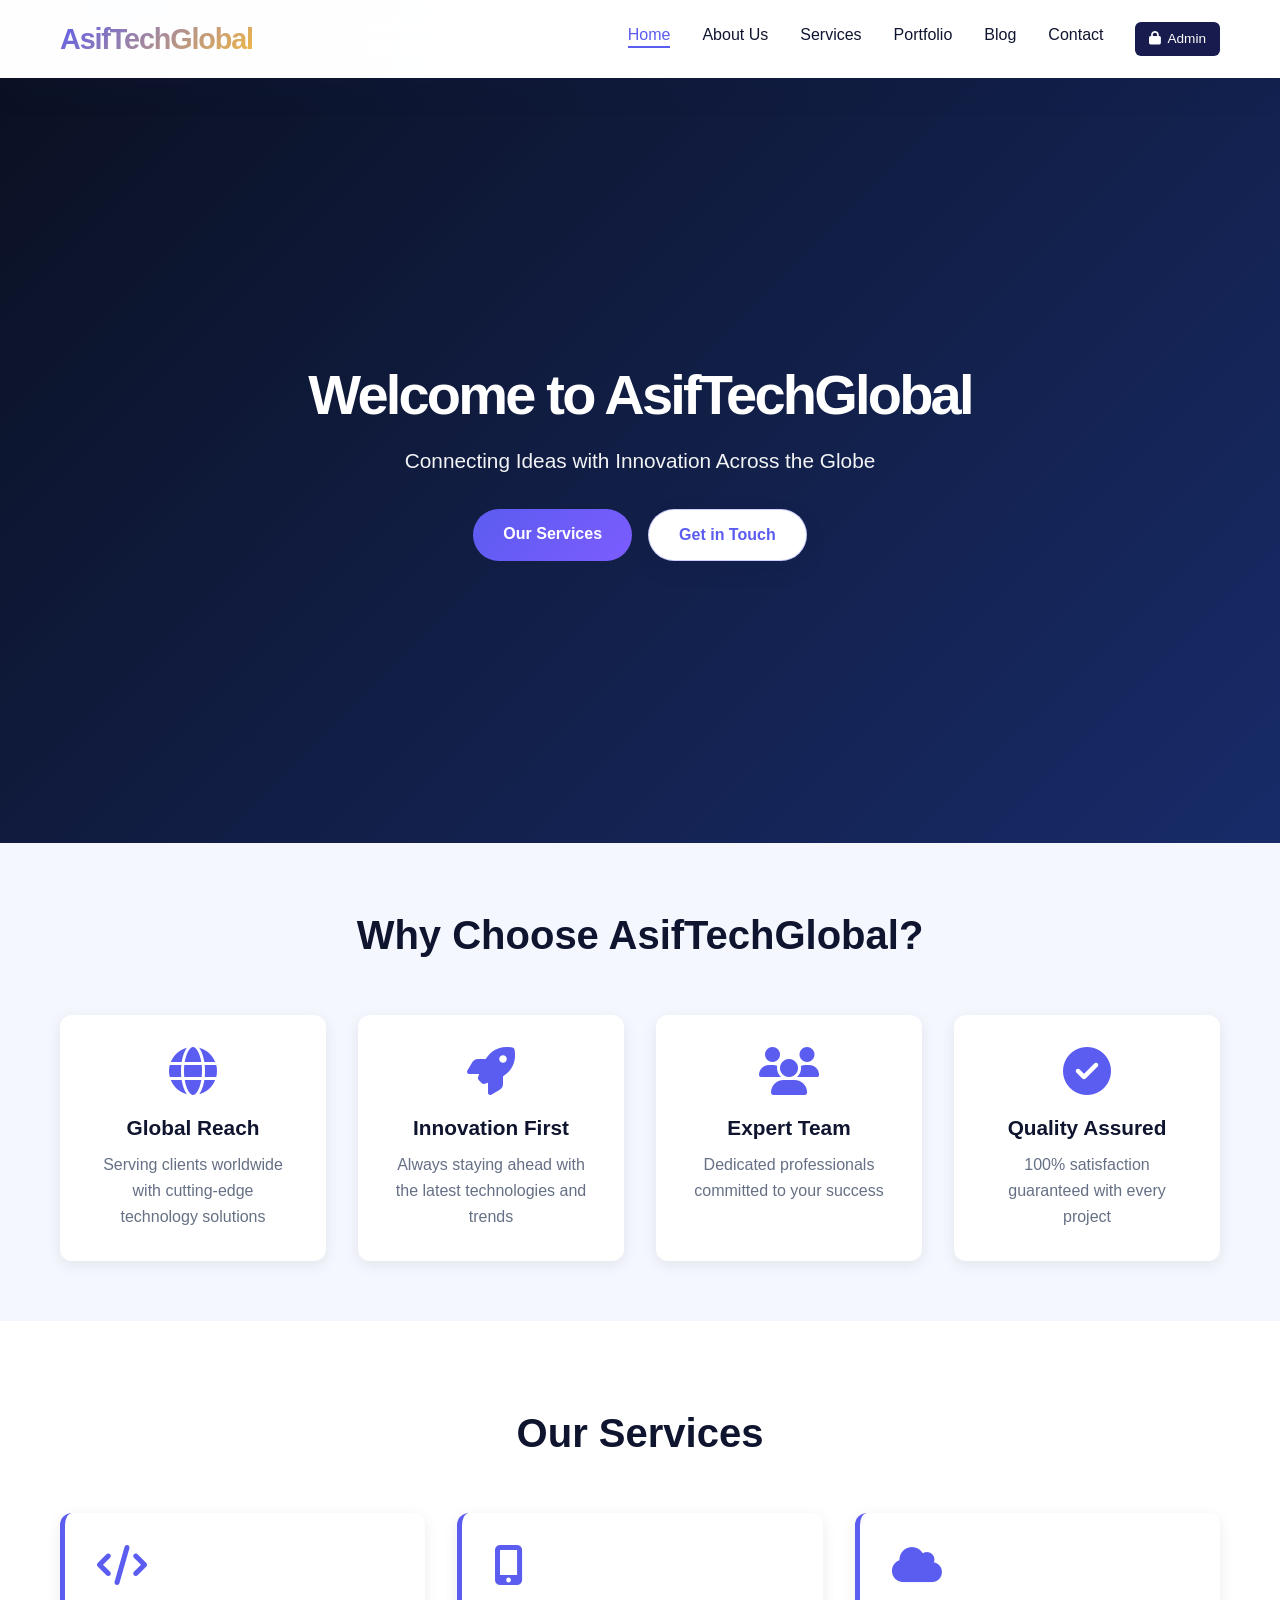
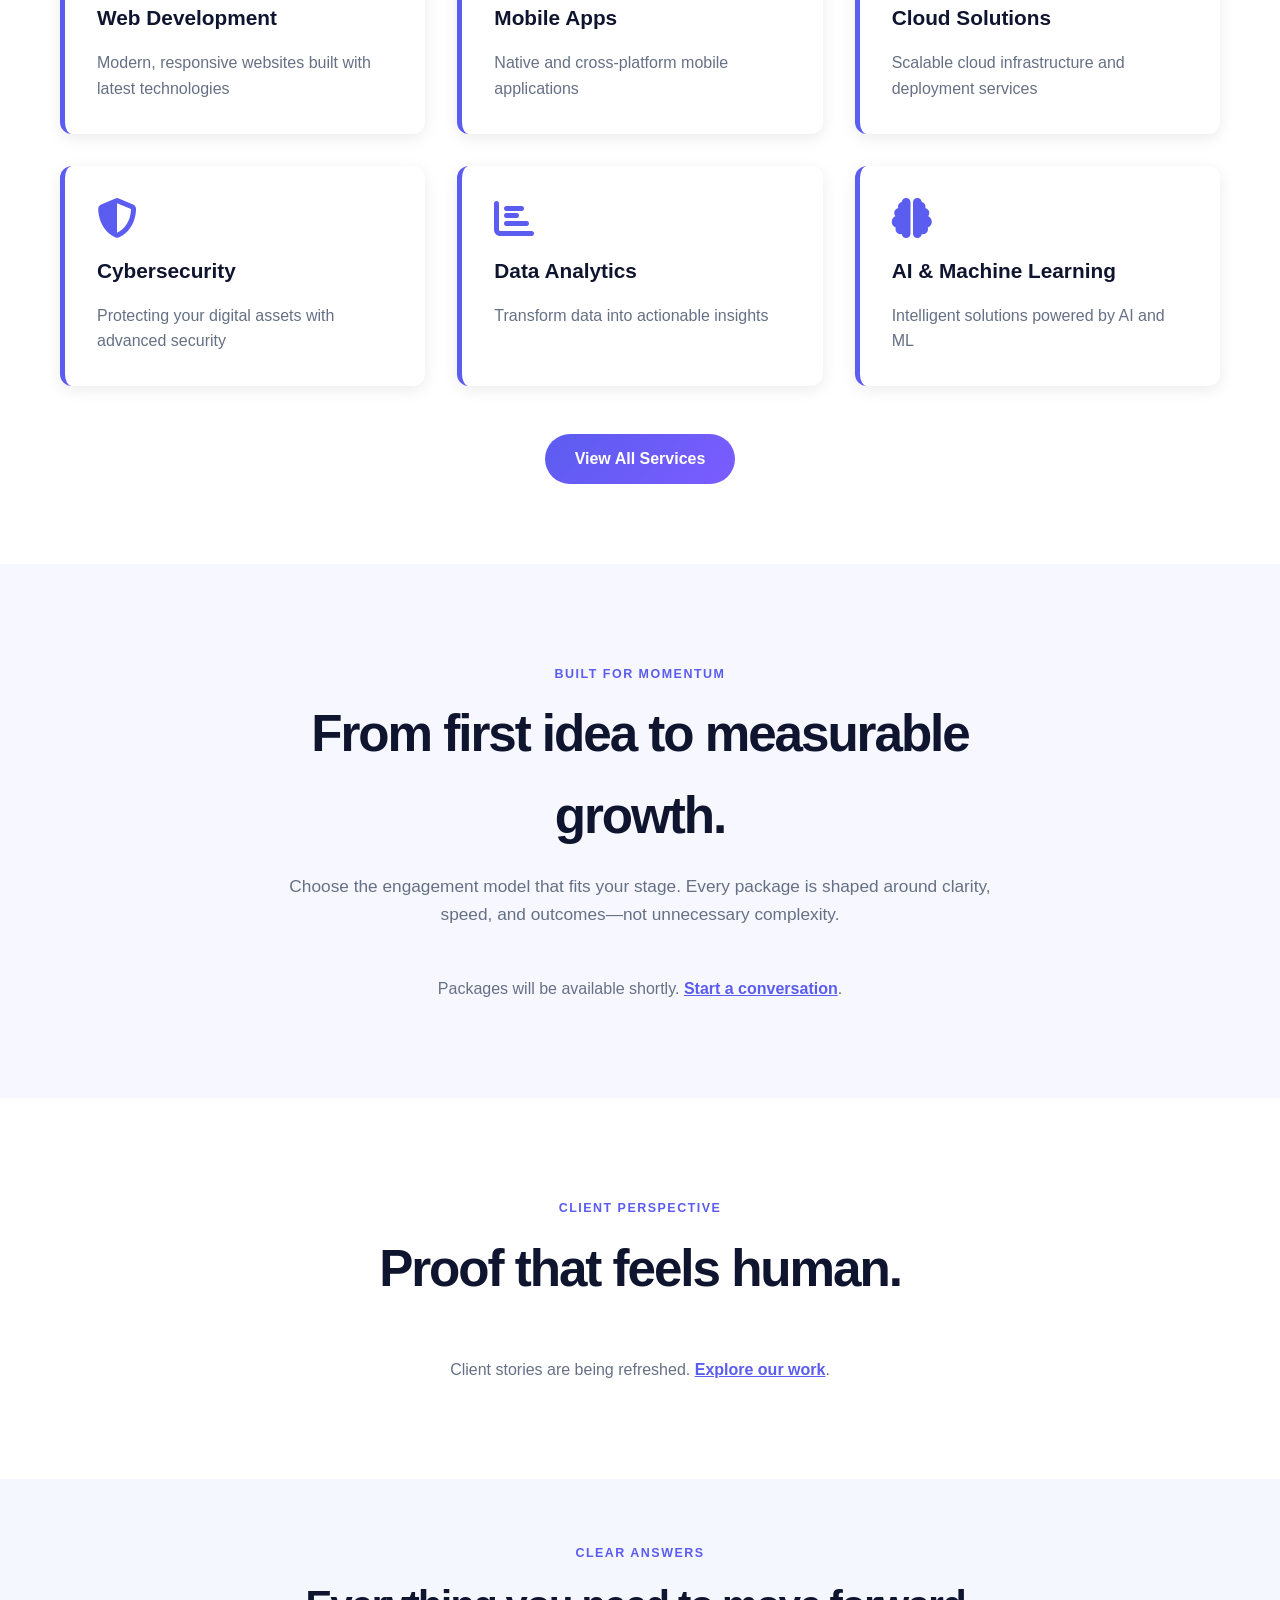
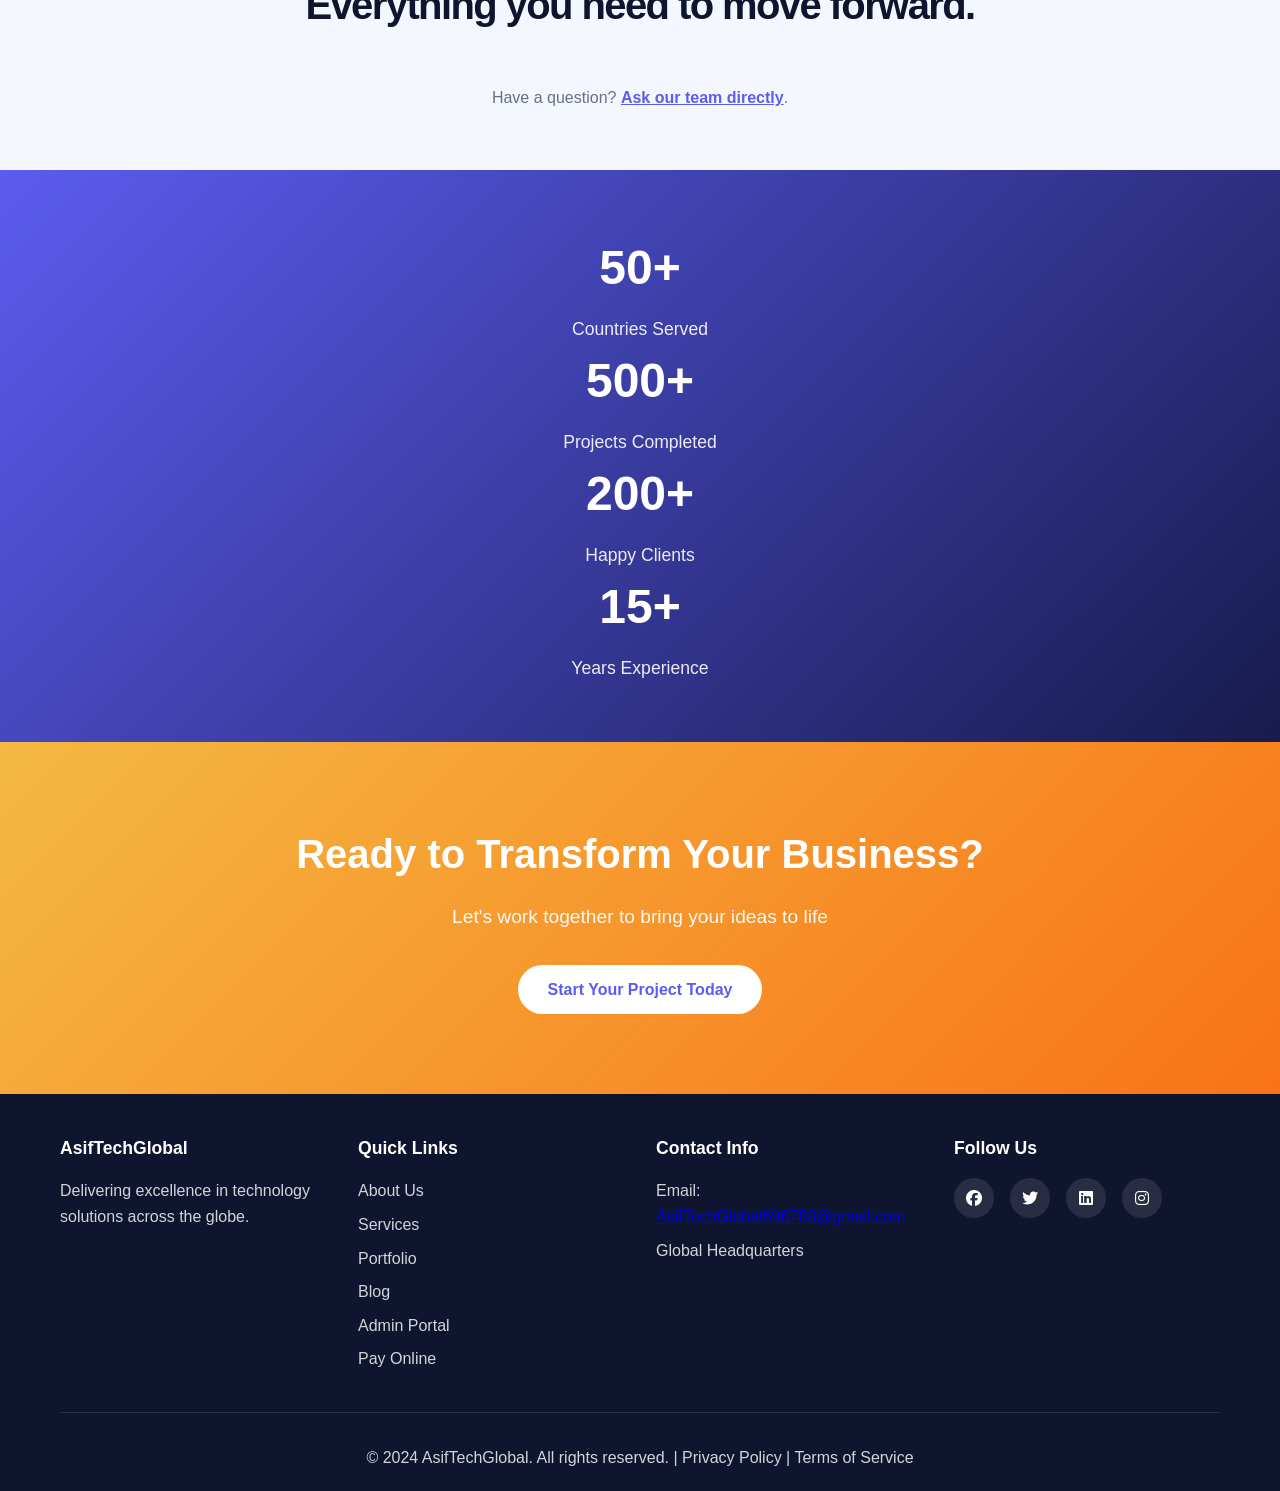
==== commit 984f3a80: "feat: add premium dynamic CMS experience Co-authored-by: Copilot <223556219+Copilot@users.noreply.gi" ====
--- a/index.html
+++ b/index.html
@@ -123,6 +123,39 @@
     </section>
 
     <!-- Statistics Section -->
+    <section class="premium-proof">
+        <div class="container">
+            <div class="section-intro">
+                <span class="eyebrow">Built for momentum</span>
+                <h2>From first idea to measurable growth.</h2>
+                <p>Choose the engagement model that fits your stage. Every package is shaped around clarity, speed, and outcomes—not unnecessary complexity.</p>
+            </div>
+            <div id="package-grid" class="package-grid">
+                <div class="premium-card"><span class="loading-pulse"></span><span class="loading-pulse short"></span></div>
+            </div>
+        </div>
+    </section>
+
+    <section class="testimonials-section">
+        <div class="container">
+            <div class="section-intro">
+                <span class="eyebrow">Client perspective</span>
+                <h2>Proof that feels human.</h2>
+            </div>
+            <div id="testimonial-grid" class="testimonial-grid"></div>
+        </div>
+    </section>
+
+    <section class="faq-section">
+        <div class="container">
+            <div class="section-intro">
+                <span class="eyebrow">Clear answers</span>
+                <h2>Everything you need to move forward.</h2>
+            </div>
+            <div id="home-faq-grid" class="faq-grid"></div>
+        </div>
+    </section>
+
     <section class="statistics">
         <div class="container">
             <div class="stat-item">
--- a/css/style.css
+++ b/css/style.css
@@ -1,15 +1,15 @@
 :root {
-    --primary-color: #2563eb;
-    --secondary-color: #1e40af;
-    --accent-color: #f59e0b;
-    --text-dark: #1f2937;
-    --text-light: #6b7280;
-    --bg-light: #f9fafb;
+    --primary-color: #5b5cf0;
+    --secondary-color: #171b4d;
+    --accent-color: #f4b942;
+    --text-dark: #10152f;
+    --text-light: #667085;
+    --bg-light: #f5f7ff;
     --bg-white: #ffffff;
     --border-color: #e5e7eb;
-    --shadow: 0 10px 25px rgba(0, 0, 0, 0.1);
-    --shadow-lg: 0 20px 40px rgba(0, 0, 0, 0.15);
-    --transition: all 0.3s ease;
+    --shadow: 0 12px 30px rgba(23, 27, 77, 0.1);
+    --shadow-lg: 0 24px 60px rgba(23, 27, 77, 0.18);
+    --transition: 220ms ease;
 }
 
 * {
@@ -26,7 +26,7 @@
     font-family: 'Segoe UI', Tahoma, Geneva, Verdana, sans-serif;
     line-height: 1.6;
     color: var(--text-dark);
-    background-color: var(--bg-white);
+    background: radial-gradient(circle at 10% 0%, #eef0ff 0, transparent 34rem), var(--bg-white);
 }
 
 .container {
@@ -37,7 +37,8 @@
 
 /* Navigation Bar */
 .navbar {
-    background: var(--bg-white);
+    background: rgba(255, 255, 255, 0.88);
+    backdrop-filter: blur(18px);
     box-shadow: var(--shadow);
     position: sticky;
     top: 0;
@@ -58,7 +59,8 @@
     -webkit-background-clip: text;
     -webkit-text-fill-color: transparent;
     background-clip: text;
-    font-weight: 700;
+    font-weight: 800;
+    letter-spacing: -0.04em;
 }
 
 .nav-links {
@@ -116,7 +118,7 @@
     color: white;
     padding: 120px 20px;
     overflow: hidden;
-    background-color: #0b1120;
+    background: #0b102b;
 }
 
 .hero-video {
@@ -152,7 +154,8 @@
 
 .hero h1 {
     font-size: 3.5rem;
-    font-weight: 700;
+    font-weight: 800;
+    letter-spacing: -0.05em;
     margin-bottom: 1rem;
     line-height: 1.2;
 }
@@ -175,7 +178,7 @@
     display: inline-block;
     padding: 12px 30px;
     text-decoration: none;
-    border-radius: 8px;
+    border-radius: 999px;
     font-weight: 600;
     transition: var(--transition);
     cursor: pointer;
@@ -184,12 +187,12 @@
 }
 
 .btn-primary {
-    background: var(--primary-color);
+    background: linear-gradient(135deg, var(--primary-color), #7c5cff);
     color: white;
 }
 
 .btn-primary:hover {
-    background: var(--secondary-color);
+    background: linear-gradient(135deg, #4849d8, var(--primary-color));
     transform: translateY(-2px);
     box-shadow: var(--shadow-lg);
 }
@@ -197,7 +200,8 @@
 .btn-secondary {
     background: white;
     color: var(--primary-color);
-    border: 2px solid var(--primary-color);
+    border: 1px solid rgba(91, 92, 240, 0.3);
+    box-shadow: 0 8px 24px rgba(16, 21, 47, 0.08);
 }
 
 .btn-secondary:hover {
@@ -349,6 +353,74 @@
     padding: 80px 20px;
     text-align: center;
 }
+
+.premium-proof,
+.testimonials-section {
+    padding: 96px 20px;
+}
+
+.premium-proof { background: #f7f8ff; }
+
+.section-intro {
+    max-width: 720px;
+    margin: 0 auto 3rem;
+    text-align: center;
+}
+
+.section-intro h2 {
+    margin: 0.5rem 0 1rem;
+    color: var(--text-dark);
+    font-size: clamp(2rem, 4vw, 3.2rem);
+    letter-spacing: -0.04em;
+}
+
+.section-intro p { color: var(--text-light); font-size: 1.08rem; }
+.eyebrow { color: var(--primary-color); font-size: 0.78rem; font-weight: 800; letter-spacing: 0.12em; text-transform: uppercase; }
+
+.package-grid,
+.testimonial-grid {
+    display: grid;
+    grid-template-columns: repeat(3, 1fr);
+    gap: 1.5rem;
+}
+
+.premium-card,
+.testimonial-card {
+    position: relative;
+    padding: 2rem;
+    border: 1px solid rgba(91, 92, 240, 0.12);
+    border-radius: 20px;
+    background: rgba(255, 255, 255, 0.9);
+    box-shadow: var(--shadow);
+}
+
+.premium-card { display: flex; flex-direction: column; }
+.premium-card.featured { border-color: var(--primary-color); box-shadow: 0 22px 60px rgba(91, 92, 240, 0.2); transform: translateY(-10px); }
+.premium-card h3 { margin: 0.65rem 0; font-size: 1.65rem; color: var(--text-dark); }
+.premium-card p { min-height: 4.8rem; color: var(--text-light); }
+.price-label { margin: 1.5rem 0 1rem; color: var(--secondary-color); font-size: 1.1rem; }
+.premium-card ul { list-style: none; margin: 0 0 1.5rem; color: var(--text-light); }
+.premium-card li { margin: 0.65rem 0; }
+.premium-card li i { width: 1.4rem; color: var(--primary-color); }
+.premium-card .btn { margin-top: auto; text-align: center; }
+.card-badge { position: absolute; top: 1rem; right: 1rem; padding: 0.35rem 0.65rem; border-radius: 999px; color: var(--secondary-color); background: #fff3cc; font-size: 0.72rem; font-weight: 800; }
+
+.testimonial-card blockquote { margin: 1rem 0 1.5rem; color: var(--text-dark); font-size: 1.08rem; line-height: 1.7; }
+.testimonial-card strong, .testimonial-card span { display: block; }
+.testimonial-card span { margin-top: 0.3rem; color: var(--text-light); font-size: 0.9rem; }
+.stars { color: var(--accent-color); letter-spacing: 0.12em; }
+.faq-section .section-intro { margin-bottom: 2rem; }
+.faq-grid { max-width: 820px; margin: auto; }
+.faq-item { border: 1px solid var(--border-color); border-left: 4px solid var(--primary-color); border-radius: 12px; margin-bottom: 0.8rem; padding: 1.15rem 1.3rem; }
+.faq-item summary { display: flex; justify-content: space-between; gap: 1rem; cursor: pointer; color: var(--text-dark); font-weight: 700; }
+.faq-item summary i { color: var(--primary-color); transition: var(--transition); }
+.faq-item[open] summary i { transform: rotate(45deg); }
+.faq-item p { margin: 1rem 0 0; color: var(--text-light); }
+.content-state { grid-column: 1 / -1; text-align: center; color: var(--text-light); }
+.content-state a { color: var(--primary-color); font-weight: 700; }
+.loading-pulse { display: block; width: 70%; height: 1.3rem; margin-bottom: 1rem; border-radius: 8px; background: #e8eaff; animation: pulse 1.2s infinite alternate; }
+.loading-pulse.short { width: 45%; }
+@keyframes pulse { to { opacity: 0.45; } }
 
 .cta h2 {
     font-size: 2.5rem;
@@ -1298,8 +1370,34 @@
 
 /* Responsive Design */
 @media (max-width: 768px) {
+    .package-grid,
+    .testimonial-grid {
+        grid-template-columns: 1fr;
+    }
+
+    .premium-card.featured {
+        transform: none;
+    }
+
     .nav-links {
         display: none;
+        position: absolute;
+        top: 100%;
+        left: 0;
+        right: 0;
+        flex-direction: column;
+        gap: 0;
+        padding: 0.75rem 20px 1rem;
+        background: rgba(255, 255, 255, 0.97);
+        box-shadow: var(--shadow);
+    }
+
+    .nav-links.is-open {
+        display: flex;
+    }
+
+    .nav-links li {
+        padding: 0.65rem 0;
     }
 
     .hamburger {
@@ -1362,7 +1460,7 @@
 
 /* --- Dynamic Full-Stack Enhancements --- */
 .nav-links a.admin-nav-link {
-    background: #1e40af;
+    background: var(--secondary-color);
     color: #ffffff !important;
     padding: 6px 14px;
     border-radius: 6px;
@@ -1371,6 +1469,20 @@
     align-items: center;
     gap: 6px;
     transition: background 0.2s;
+}
+
+:focus-visible {
+    outline: 3px solid var(--accent-color);
+    outline-offset: 3px;
+}
+
+@media (prefers-reduced-motion: reduce) {
+    html { scroll-behavior: auto; }
+    *, *::before, *::after {
+        animation-duration: 0.01ms !important;
+        animation-iteration-count: 1 !important;
+        transition-duration: 0.01ms !important;
+    }
 }
 
 .nav-links a.admin-nav-link:hover {
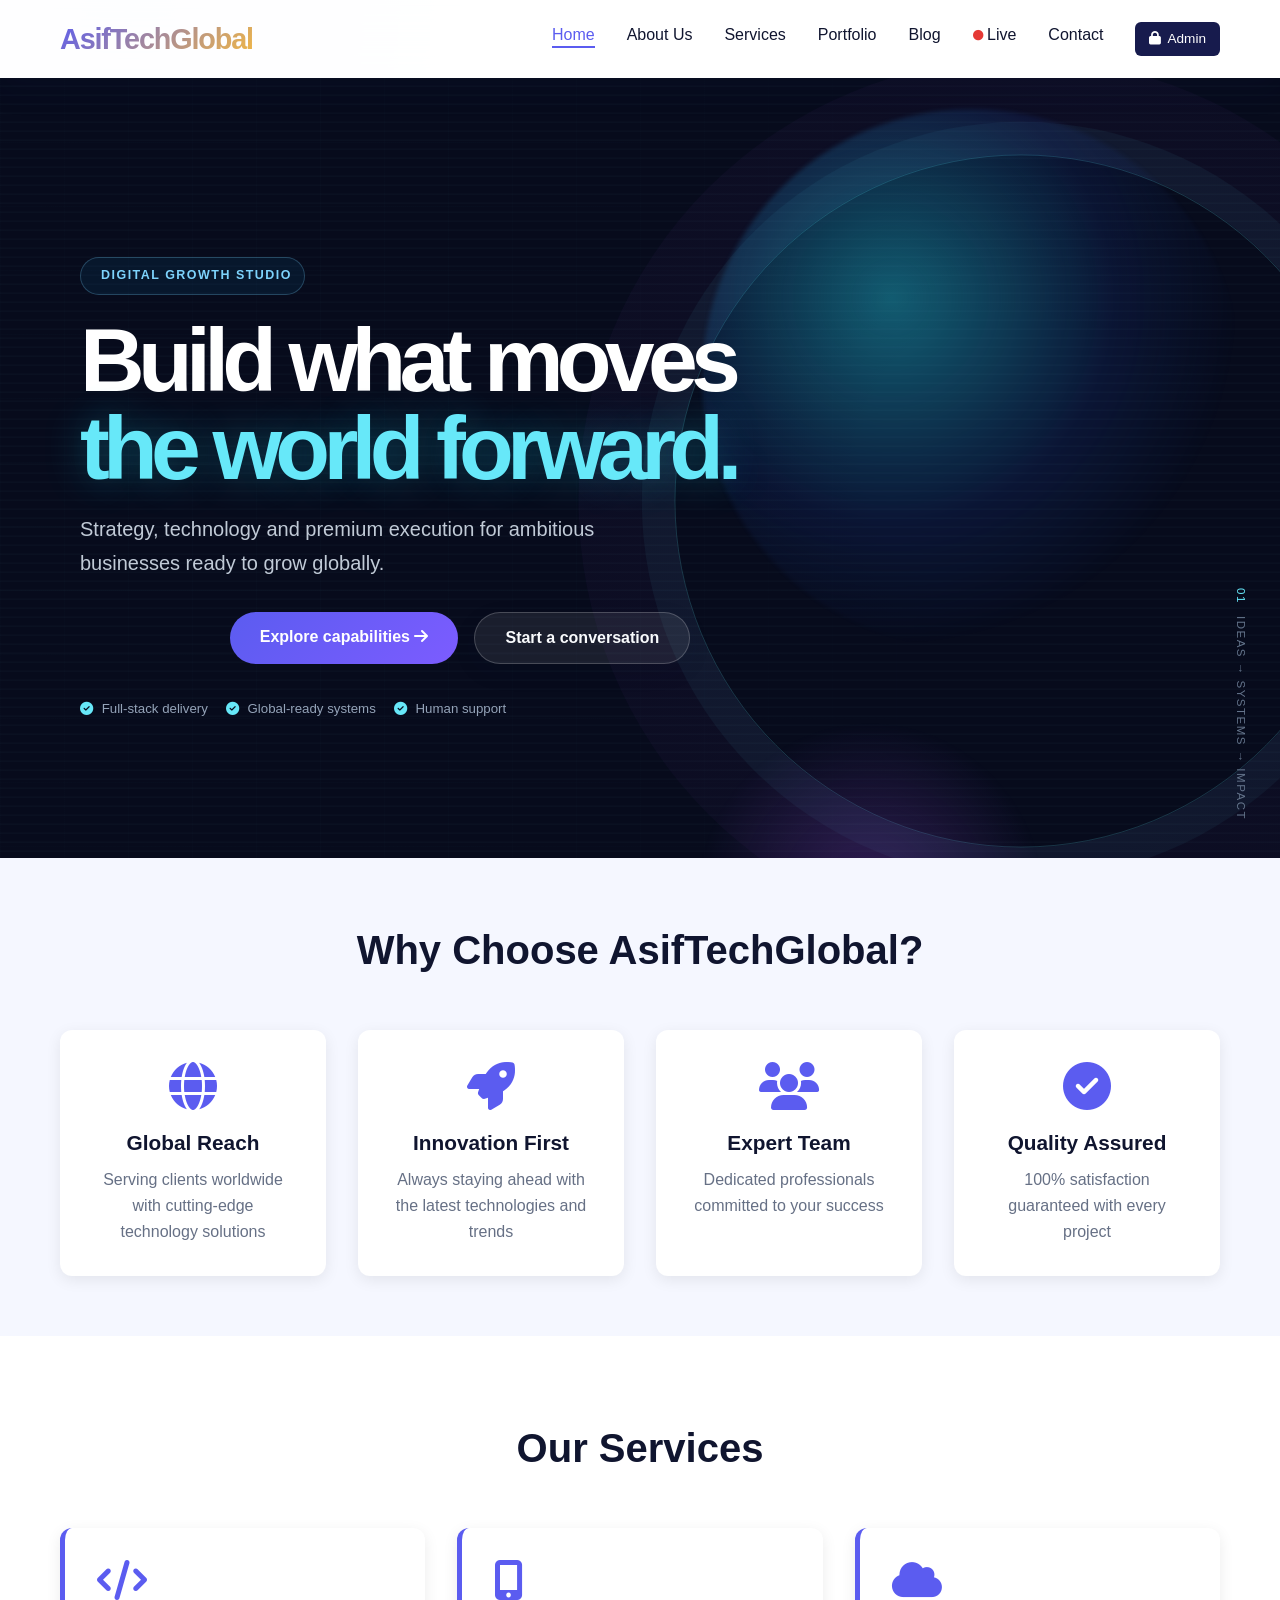
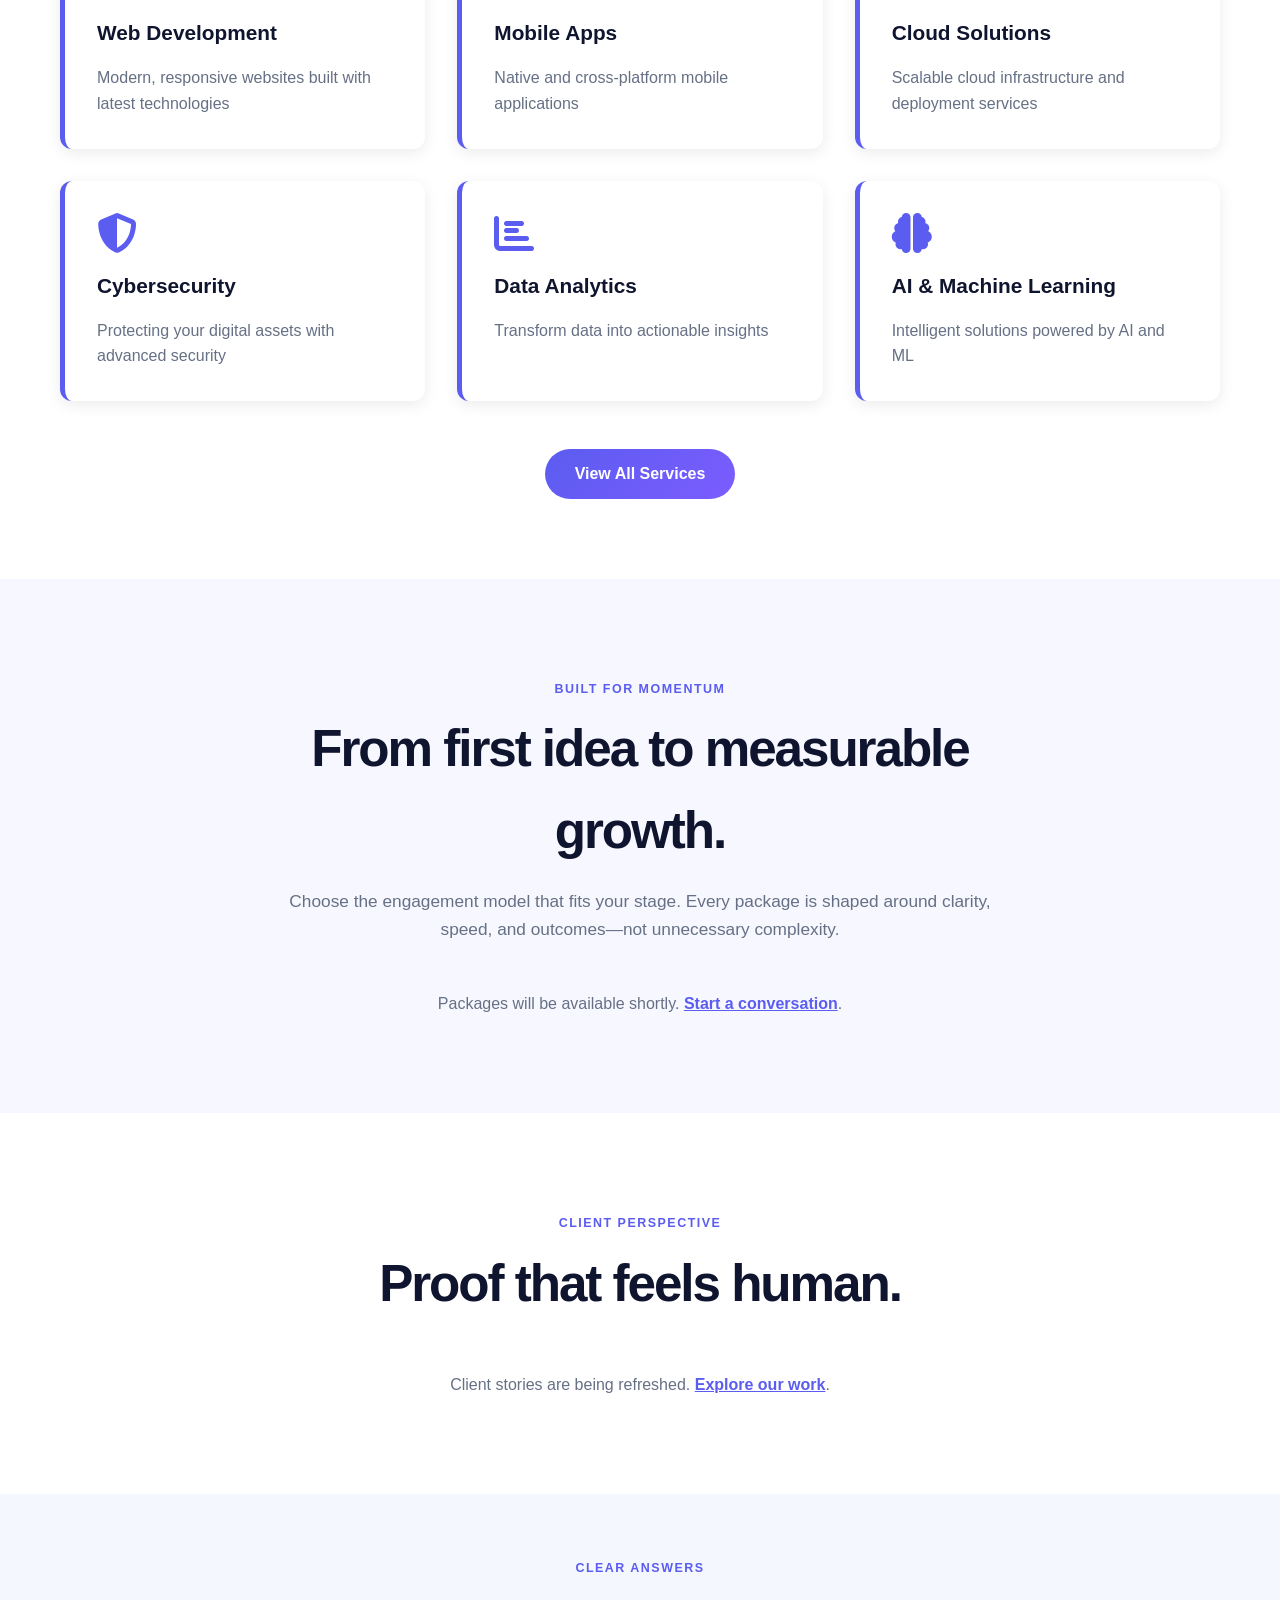
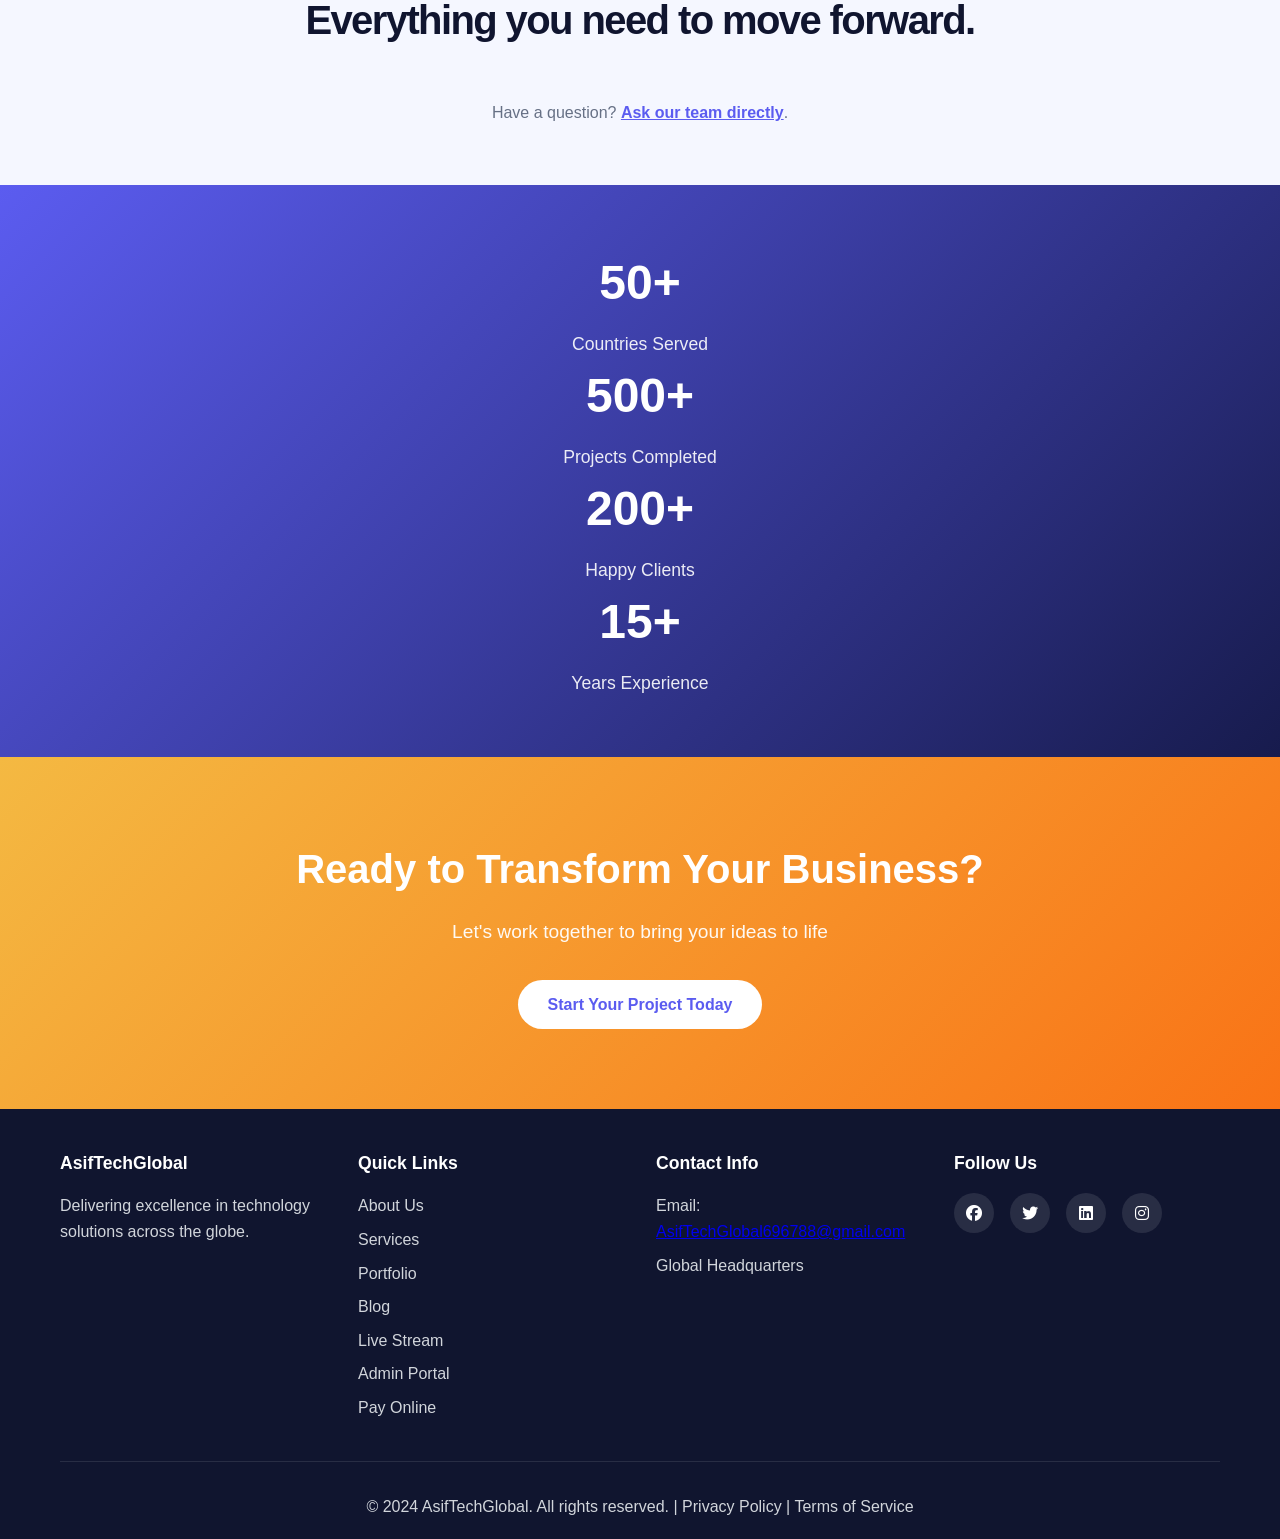
==== commit 456a70ef: "Enable website HLS live stream Co-authored-by: Copilot <223556219+Copilot@users.noreply.github.com>" ====
--- a/index.html
+++ b/index.html
@@ -21,6 +21,7 @@
                 <li><a href="services.html">Services</a></li>
                 <li><a href="portfolio.html">Portfolio</a></li>
                 <li><a href="blog.html">Blog</a></li>
+                <li><a href="live-stream.html"><i class="fas fa-circle live-dot"></i> Live</a></li>
                 <li><a href="contact.html">Contact</a></li>
                 <li><a href="/admin" class="admin-nav-link"><i class="fas fa-lock"></i> Admin</a></li>
             </ul>
@@ -32,23 +33,29 @@
         </div>
     </nav>
 
-    <!-- Hero Section with Background Video -->
+    <!-- Hero Section -->
     <section class="hero">
-        <video id="heroVideo" autoplay muted loop playsinline
-               disablePictureInPicture disableRemotePlayback
-               controlsList="nodownload noplaybackrate nofullscreen noremoteplayback"
-               class="hero-video">
-            <source src="media/video1.mp4" type="video/mp4">
-        </video>
+        <video id="home-background-video" class="home-background-video" muted autoplay playsinline preload="auto" aria-hidden="true"></video>
+        <div class="home-video-shade"></div>
+        <div class="hero-orb hero-orb-one"></div>
+        <div class="hero-orb hero-orb-two"></div>
+        <div class="hero-grid"></div>
         <div class="hero-overlay"></div>
         <div class="hero-content">
-            <h1>Welcome to AsifTechGlobal</h1>
-            <p>Connecting Ideas with Innovation Across the Globe</p>
+            <span class="eyebrow hero-eyebrow"><i class="fas fa-sparkles"></i> Digital growth studio</span>
+            <h1>Build what moves<br><span>the world forward.</span></h1>
+            <p>Strategy, technology and premium execution for ambitious businesses ready to grow globally.</p>
             <div class="hero-buttons">
-                <a href="services.html" class="btn btn-primary">Our Services</a>
-                <a href="contact.html" class="btn btn-secondary">Get in Touch</a>
-            </div>
-        </div>
+                <a href="services.html" class="btn btn-primary">Explore capabilities <i class="fas fa-arrow-right"></i></a>
+                <a href="contact.html" class="btn btn-secondary">Start a conversation</a>
+            </div>
+            <div class="hero-trust">
+                <span><i class="fas fa-circle-check"></i> Full-stack delivery</span>
+                <span><i class="fas fa-circle-check"></i> Global-ready systems</span>
+                <span><i class="fas fa-circle-check"></i> Human support</span>
+            </div>
+        </div>
+        <div class="hero-side-note"><span>01</span><span>Ideas → systems → impact</span></div>
     </section>
 
     <!-- Features Section -->
@@ -201,6 +208,7 @@
                         <li><a href="services.html">Services</a></li>
                         <li><a href="portfolio.html">Portfolio</a></li>
                         <li><a href="blog.html">Blog</a></li>
+                        <li><a href="live-stream.html">Live Stream</a></li>
                         <li><a href="/admin">Admin Portal</a></li>
                         <li><a href="javascript:void(0)" onclick="openClientPayModal()">Pay Online</a></li>
                     </ul>
@@ -227,5 +235,37 @@
     </footer>
 
     <script src="js/script.js"></script>
+    <script>
+        const homeBackgroundVideo = document.getElementById('home-background-video');
+        const homeVideoPlaylist = [
+            'media/videos/it-technology.mp4',
+            'media/videos/finance.mp4',
+            'media/videos/hr-people.mp4',
+            'media/videos/computers.mp4',
+            'media/videos/ai-future.mp4',
+            'media/videos/cloud-cybersecurity.mp4',
+            'media/videos/robotics-hardware.mp4',
+            'media/videos/data-centers.mp4'
+        ];
+        let homeVideoIndex = 0;
+        let homeVideoAttempts = 0;
+        const playNextHomeVideo = () => {
+            if (homeVideoAttempts >= homeVideoPlaylist.length) {
+                homeBackgroundVideo.removeAttribute('src');
+                return;
+            }
+            homeBackgroundVideo.src = homeVideoPlaylist[homeVideoIndex];
+            homeVideoIndex = (homeVideoIndex + 1) % homeVideoPlaylist.length;
+            homeVideoAttempts += 1;
+            homeBackgroundVideo.play().catch(() => {});
+        };
+        homeBackgroundVideo.addEventListener('loadeddata', () => {
+            homeVideoAttempts = 0;
+            homeBackgroundVideo.classList.add('is-ready');
+        });
+        homeBackgroundVideo.addEventListener('ended', playNextHomeVideo);
+        homeBackgroundVideo.addEventListener('error', playNextHomeVideo);
+        playNextHomeVideo();
+    </script>
 </body>
 </html>
--- a/css/style.css
+++ b/css/style.css
@@ -220,6 +220,130 @@
     transform: translateY(-2px);
 }
 
+.live-dot {
+    color: #e53935;
+    font-size: 0.65em;
+    vertical-align: middle;
+}
+
+.live-page-header {
+    background: linear-gradient(135deg, #0b102b, #25206b);
+    color: #fff;
+}
+
+.live-page-header .eyebrow {
+    color: #f4b942;
+}
+
+.live-stream-section {
+    padding: 70px 20px;
+}
+
+.live-stream-card {
+    overflow: hidden;
+    border-radius: 24px;
+    background: #fff;
+    box-shadow: var(--shadow-lg);
+}
+
+.live-player-wrap {
+    aspect-ratio: 16 / 9;
+    background: #090b18;
+}
+
+.live-player-wrap iframe {
+    width: 100%;
+    height: 100%;
+    border: 0;
+}
+
+.live-player-placeholder {
+    height: 100%;
+    display: grid;
+    place-items: center;
+    align-content: center;
+    gap: 0.8rem;
+    padding: 2rem;
+    color: #fff;
+    text-align: center;
+}
+
+.live-player-placeholder > i {
+    color: #ff3d3d;
+    font-size: 3.5rem;
+}
+
+.live-player-placeholder p {
+    color: #c5c8dc;
+}
+
+.live-stream-details {
+    display: flex;
+    align-items: center;
+    justify-content: space-between;
+    gap: 2rem;
+    padding: 2rem;
+}
+
+.live-stream-details h2 {
+    margin: 0.5rem 0;
+}
+
+.live-stream-details p {
+    color: var(--text-light);
+}
+
+.live-status {
+    color: #d92d20;
+    font-size: 0.75rem;
+    font-weight: 800;
+    letter-spacing: 0.08em;
+}
+
+.live-status i {
+    font-size: 0.55rem;
+    vertical-align: middle;
+}
+
+.live-info-grid {
+    display: grid;
+    grid-template-columns: repeat(3, 1fr);
+    gap: 1.5rem;
+    margin-top: 2rem;
+}
+
+.live-info-card {
+    padding: 1.75rem;
+    background: #fff;
+    border: 1px solid var(--border-color);
+    border-radius: 16px;
+}
+
+.live-info-card > i {
+    color: var(--primary-color);
+    font-size: 1.5rem;
+    margin-bottom: 1rem;
+}
+
+.live-info-card h3 {
+    margin-bottom: 0.5rem;
+}
+
+.live-info-card p {
+    color: var(--text-light);
+}
+
+@media (max-width: 700px) {
+    .live-stream-details {
+        align-items: flex-start;
+        flex-direction: column;
+    }
+
+    .live-info-grid {
+        grid-template-columns: 1fr;
+    }
+}
+
 /* Features Section */
 .features {
     padding: 60px 20px;
@@ -422,6 +546,344 @@
 .loading-pulse.short { width: 45%; }
 @keyframes pulse { to { opacity: 0.45; } }
 
+/* Homepage premium motion hero */
+.hero {
+    position: relative;
+    overflow: hidden;
+    min-height: min(780px, 88vh);
+    justify-content: flex-start;
+    text-align: left;
+    padding: 150px 20px 110px;
+    background: #070b1c;
+}
+
+.hero::before,
+.hero::after {
+    content: '';
+    position: absolute;
+    pointer-events: none;
+}
+
+.hero::before {
+    z-index: 2;
+    width: min(58vw, 720px);
+    height: min(58vw, 720px);
+    right: -8vw;
+    top: 8%;
+    border: 1px solid rgba(103, 232, 249, 0.24);
+    border-radius: 50%;
+    box-shadow: 0 0 0 34px rgba(103, 232, 249, 0.06), 0 0 0 100px rgba(168, 85, 247, 0.04);
+    transform: rotate(0deg) scale(0.96);
+    animation: hero-ring-spin 18s linear infinite;
+}
+
+.hero::after {
+    z-index: 2;
+    inset: 0;
+    opacity: 0.28;
+    background: repeating-linear-gradient(180deg, transparent 0 7px, rgba(103, 232, 249, 0.08) 8px 9px);
+    mix-blend-mode: screen;
+    animation: hero-scan 8s linear infinite;
+}
+
+.home-background-video,
+.home-video-shade {
+    position: absolute;
+    inset: 0;
+    width: 100%;
+    height: 100%;
+}
+
+.home-background-video {
+    z-index: 0;
+    object-fit: cover;
+    opacity: 0;
+    transition: opacity 0.8s ease;
+}
+
+.home-background-video.is-ready {
+    opacity: 1;
+}
+
+.home-video-shade {
+    z-index: 1;
+    pointer-events: none;
+    background: linear-gradient(90deg, rgba(7, 11, 28, 0.9), rgba(7, 11, 28, 0.58), rgba(7, 11, 28, 0.72));
+}
+
+.hero-content {
+    position: relative;
+    z-index: 3;
+    width: min(100%, 760px);
+    margin-left: max(0px, calc((100vw - 1160px) / 2));
+}
+
+.hero-eyebrow {
+    display: inline-flex;
+    align-items: center;
+    gap: 8px;
+    color: #7dd3fc;
+    padding: 8px 12px;
+    border: 1px solid rgba(125, 211, 252, 0.25);
+    border-radius: 999px;
+    background: rgba(14, 165, 233, 0.08);
+}
+
+.hero h1 {
+    max-width: 760px;
+    margin: 22px 0 20px;
+    font-size: clamp(3.2rem, 7vw, 6.6rem);
+    line-height: 0.98;
+    letter-spacing: -0.075em;
+}
+
+.hero h1 span {
+    color: #67e8f9;
+    text-shadow: 0 0 40px rgba(34, 211, 238, 0.3);
+}
+
+.hero p {
+    max-width: 590px;
+    color: #cbd5e1;
+    font-size: clamp(1rem, 2vw, 1.25rem);
+    line-height: 1.7;
+}
+
+.hero .btn-secondary {
+    background: rgba(255, 255, 255, 0.08);
+    color: #f8fafc;
+    border-color: rgba(255, 255, 255, 0.2);
+}
+
+.hero .btn-secondary:hover {
+    background: #fff;
+    color: #10152f;
+}
+
+.hero-trust {
+    display: flex;
+    flex-wrap: wrap;
+    gap: 18px;
+    margin-top: 34px;
+    color: #94a3b8;
+    font-size: 0.83rem;
+}
+
+.hero-trust i {
+    margin-right: 5px;
+    color: #67e8f9;
+}
+
+.hero-grid {
+    z-index: 2;
+    position: absolute;
+    inset: 0;
+    opacity: 0.22;
+    background-image: linear-gradient(rgba(103, 232, 249, 0.15) 1px, transparent 1px), linear-gradient(90deg, rgba(103, 232, 249, 0.15) 1px, transparent 1px);
+    background-size: 64px 64px;
+    mask-image: linear-gradient(to right, #000, transparent 80%);
+    animation: hero-grid-drift 18s linear infinite;
+}
+
+.hero-overlay {
+    position: absolute;
+    z-index: 2;
+    inset: 0;
+    pointer-events: none;
+    background: radial-gradient(circle at 78% 48%, transparent 0 12%, rgba(7, 11, 28, 0.16) 35%, rgba(7, 11, 28, 0.78) 100%);
+}
+
+.hero-orb {
+    z-index: 2;
+    position: absolute;
+    border-radius: 50%;
+    filter: blur(2px);
+    pointer-events: none;
+}
+
+.hero-orb-one {
+    width: 540px;
+    height: 540px;
+    right: 3%;
+    top: 4%;
+    background: radial-gradient(circle at 35% 35%, rgba(34, 211, 238, 0.42), rgba(37, 99, 235, 0.12) 45%, transparent 70%);
+    animation: hero-orb-float 9s ease-in-out infinite;
+}
+
+.hero-orb-two {
+    width: 360px;
+    height: 360px;
+    right: 18%;
+    bottom: -28%;
+    background: radial-gradient(circle, rgba(168, 85, 247, 0.3), transparent 68%);
+    animation: hero-orb-float 12s ease-in-out infinite reverse;
+}
+
+.hero-side-note {
+    position: absolute;
+    z-index: 3;
+    right: 30px;
+    bottom: 38px;
+    display: flex;
+    align-items: center;
+    gap: 12px;
+    color: #64748b;
+    font-size: 0.72rem;
+    letter-spacing: 0.13em;
+    text-transform: uppercase;
+    writing-mode: vertical-rl;
+}
+
+.hero-side-note span:first-child {
+    color: #67e8f9;
+}
+
+@keyframes hero-grid-drift { to { transform: translate3d(64px, 64px, 0); } }
+@keyframes hero-orb-float { 50% { transform: translate3d(0, -24px) scale(1.05); } }
+@keyframes hero-ring-spin { to { transform: rotate(360deg) scale(1.04); } }
+@keyframes hero-scan { 50% { transform: translateY(12px); opacity: 0.12; } }
+
+@media (max-width: 768px) {
+    .hero {
+        min-height: 760px;
+        padding-top: 110px;
+    }
+
+    .hero-content {
+        margin-left: 0;
+    }
+
+    .hero-side-note {
+        display: none;
+    }
+}
+
+@media (prefers-reduced-motion: reduce) {
+    .hero-grid,
+    .hero-orb,
+    .hero::before,
+    .hero::after {
+        animation: none;
+    }
+}
+
+.live-player-wrap,
+.live-chat-wrap {
+    overflow: hidden;
+    border-radius: 16px;
+    background: #10142d;
+}
+
+.live-player-wrap iframe {
+    display: block;
+    width: 100%;
+    aspect-ratio: 16 / 9;
+    min-height: 0;
+    border: 0;
+}
+
+.live-chat-wrap {
+    margin-top: 1.5rem;
+    padding: 1.25rem;
+}
+
+.live-chat-heading h2 {
+    margin: 0;
+    color: #fff;
+    font-size: 1.25rem;
+}
+
+.live-chat-heading h2 i {
+    color: var(--accent-color);
+}
+
+.live-chat-heading p,
+.live-chat-placeholder {
+    color: rgba(255, 255, 255, 0.75);
+}
+
+.live-chat-heading p {
+    margin: 0.35rem 0 1rem;
+}
+
+.live-chat-wrap iframe {
+    display: block;
+    width: 100%;
+    height: 420px;
+    border: 0;
+    border-radius: 10px;
+    background: #fff;
+}
+
+.live-chat-placeholder {
+    padding: 2rem 1rem;
+    border: 1px dashed rgba(255, 255, 255, 0.25);
+    border-radius: 10px;
+    text-align: center;
+}
+
+.live-page-header {
+    position: relative;
+    overflow: hidden;
+    padding: 86px 20px 78px;
+    background: radial-gradient(circle at 78% 20%, rgba(91, 92, 240, 0.45), transparent 32%), linear-gradient(135deg, #090d25, #1a1450 55%, #35125d);
+}
+
+.live-page-header::after {
+    content: '';
+    position: absolute;
+    width: 360px;
+    height: 360px;
+    right: -100px;
+    bottom: -220px;
+    border: 1px solid rgba(255, 255, 255, 0.18);
+    border-radius: 50%;
+    box-shadow: 0 0 0 34px rgba(255, 255, 255, 0.04), 0 0 0 68px rgba(255, 255, 255, 0.03);
+}
+
+.live-page-header h1 {
+    position: relative;
+    z-index: 1;
+    margin: 0.75rem 0 0.5rem;
+    font-size: clamp(2.4rem, 6vw, 4.6rem);
+    letter-spacing: -0.05em;
+}
+
+.live-page-header p { position: relative; z-index: 1; max-width: 650px; margin: auto; }
+.live-page-header .eyebrow { color: #aeb4ff; }
+.live-page-header .eyebrow i { margin-right: 0.35rem; }
+.live-stream-section { padding: 52px 20px 80px; background: #080b1d; }
+.live-stream-card { max-width: 1080px; margin: auto; padding: 16px; border: 1px solid rgba(163, 168, 255, 0.18); border-radius: 24px; background: linear-gradient(145deg, #13183b, #0d1028); box-shadow: 0 28px 90px rgba(0, 0, 0, 0.34); }
+.live-player-wrap { border: 1px solid rgba(255, 255, 255, 0.1); box-shadow: 0 12px 45px rgba(0, 0, 0, 0.3); }
+.live-chat-wrap { border: 1px solid rgba(255, 255, 255, 0.1); }
+.local-loop-card .live-player-wrap { position: relative; aspect-ratio: 16 / 9; }
+.premium-loop { position: relative; min-height: 100%; height: 100%; overflow: hidden; color: #fff; background: #071b36; --theme-accent: #38bdf8; }
+.background-video, .background-video-shade { position: absolute; inset: 0; width: 100%; height: 100%; }
+.background-video { z-index: 0; object-fit: cover; opacity: 0; transition: opacity 0.6s ease; cursor: pointer; }
+.background-video.is-ready { opacity: 1; }
+.background-video-shade { z-index: 1; pointer-events: none; background: linear-gradient(90deg, rgba(3, 7, 18, 0.9), rgba(3, 7, 18, 0.35), rgba(3, 7, 18, 0.7)); }
+.loop-grid, .loop-orbit, .loop-glow, .loop-content { position: relative; z-index: 2; }
+.loop-grid { position: absolute; inset: 0; opacity: 0.3; background-image: linear-gradient(rgba(125, 211, 252, 0.16) 1px, transparent 1px), linear-gradient(90deg, rgba(125, 211, 252, 0.16) 1px, transparent 1px); background-size: 46px 46px; transform: translate(var(--loop-shift, 0), var(--loop-shift, 0)); }
+.loop-content { display: flex; min-height: 100%; flex-direction: column; justify-content: center; padding: clamp(1.5rem, 6vw, 5rem); }
+.loop-live-pill { width: fit-content; color: var(--theme-accent); font-size: 0.75rem; font-weight: 800; letter-spacing: 0.12em; }
+.loop-live-pill i { font-size: 0.5rem; }
+.loop-content h2 { max-width: 700px; margin: 0.75rem 0; font-size: clamp(2rem, 5vw, 4.8rem); line-height: 1; }
+.loop-content h2 span { color: var(--theme-accent); }
+.loop-content p { max-width: 620px; color: rgba(255, 255, 255, 0.78); font-size: clamp(0.95rem, 2vw, 1.2rem); }
+.loop-bars { display: flex; gap: 0.35rem; margin-top: 1.5rem; }
+.loop-bars i { width: 34px; height: 4px; background: var(--theme-accent); box-shadow: 0 0 14px var(--theme-accent); animation: loop-bar 1.2s ease-in-out infinite alternate; }
+.loop-bars i:nth-child(2) { animation-delay: 0.15s; }.loop-bars i:nth-child(3) { animation-delay: 0.3s; }.loop-bars i:nth-child(4) { animation-delay: 0.45s; }.loop-bars i:nth-child(5) { animation-delay: 0.6s; }
+@keyframes loop-bar { to { transform: scaleY(2.5); opacity: 0.55; } }
+.premium-loop.theme-ai { --theme-accent: #38bdf8; }.premium-loop.theme-coding { --theme-accent: #4ade80; }.premium-loop.theme-cloud { --theme-accent: #818cf8; }.premium-loop.theme-security { --theme-accent: #c084fc; }.premium-loop.theme-robotics { --theme-accent: #fb923c; }.premium-loop.theme-data { --theme-accent: #2dd4bf; }
+.live-status { display: inline-flex; align-items: center; gap: 0.45rem; padding: 0.38rem 0.7rem; border-radius: 999px; color: #fff; background: rgba(244, 78, 112, 0.18); font-size: 0.72rem; font-weight: 800; letter-spacing: 0.08em; }
+.live-status i { color: #ff4f72; font-size: 0.55rem; }
+.live-source-form { margin-bottom: 1rem; padding: 1rem; border: 1px solid rgba(255, 255, 255, 0.1); border-radius: 14px; background: rgba(255, 255, 255, 0.04); }
+.live-source-form label { display: block; margin-bottom: 0.45rem; color: #fff; font-weight: 700; }
+.live-source-controls { display: flex; gap: 0.7rem; }
+.live-source-controls input { flex: 1; min-width: 0; padding: 0.78rem 0.9rem; border: 1px solid rgba(255, 255, 255, 0.2); border-radius: 9px; color: #fff; background: rgba(0, 0, 0, 0.2); }
+.live-source-form > p { margin-top: 0.5rem; color: rgba(255, 255, 255, 0.65); font-size: 0.86rem; }
+@media (max-width: 600px) { .live-source-controls { flex-direction: column; } }
+
 .cta h2 {
     font-size: 2.5rem;
     margin-bottom: 1rem;
@@ -1471,6 +1933,255 @@
     transition: background 0.2s;
 }
 
+.live-stream-section {
+    padding: 64px 20px;
+    background: #0b1220;
+}
+
+.live-stream-card {
+    display: grid;
+    grid-template-columns: minmax(0, 1.7fr) minmax(280px, 0.8fr);
+    gap: 24px;
+    max-width: 1180px;
+    margin: 0 auto;
+}
+
+.live-player-wrap,
+.live-chat-wrap {
+    background: #111827;
+    border: 1px solid rgba(148, 163, 184, 0.2);
+    border-radius: 16px;
+    overflow: hidden;
+}
+
+.live-player-wrap {
+    min-height: 280px;
+    aspect-ratio: 16 / 9;
+}
+
+.live-player-wrap iframe,
+.local-loop-player {
+    display: block;
+    width: 100%;
+    height: 100%;
+    min-height: 280px;
+    border: 0;
+    background: #020617;
+}
+
+.live-player-placeholder {
+    min-height: 280px;
+    height: 100%;
+    padding: 40px 24px;
+    display: grid;
+    place-content: center;
+    justify-items: center;
+    gap: 12px;
+    text-align: center;
+    color: #cbd5e1;
+}
+
+.live-player-placeholder i {
+    font-size: 2.5rem;
+    color: #ef4444;
+}
+
+.live-player-placeholder h2,
+.live-chat-heading h2 {
+    margin: 0;
+    color: #f8fafc;
+}
+
+.live-player-placeholder p,
+.live-chat-heading p,
+.local-loop-copy > p {
+    margin: 0;
+    color: #94a3b8;
+    line-height: 1.6;
+}
+
+.live-chat-wrap {
+    padding: 24px;
+}
+
+.live-chat-heading {
+    margin-bottom: 18px;
+}
+
+.live-chat-heading i {
+    color: #38bdf8;
+}
+
+.live-chat-wrap iframe {
+    width: 100%;
+    min-height: 360px;
+    border: 0;
+    background: #020617;
+}
+
+.local-loop-card {
+    margin-top: 0;
+}
+
+.premium-loop {
+    position: relative;
+    height: 100%;
+    min-height: 280px;
+    overflow: hidden;
+    isolation: isolate;
+    background: #050816;
+    color: #f8fafc;
+    --loop-angle: 0deg;
+    --loop-shift: 0px;
+}
+
+.premium-loop::after {
+    content: '';
+    position: absolute;
+    inset: 0;
+    z-index: -1;
+    background: radial-gradient(circle at 50% 45%, var(--theme-glow), transparent 45%), linear-gradient(135deg, var(--theme-bg), #050816 75%);
+    transition: background 900ms ease;
+}
+
+.premium-loop.theme-ai { --theme-bg: #071b36; --theme-glow: rgba(14, 165, 233, 0.32); --theme-accent: #38bdf8; }
+.premium-loop.theme-coding { --theme-bg: #111827; --theme-glow: rgba(34, 197, 94, 0.28); --theme-accent: #4ade80; }
+.premium-loop.theme-cloud { --theme-bg: #111b3d; --theme-glow: rgba(99, 102, 241, 0.32); --theme-accent: #818cf8; }
+.premium-loop.theme-security { --theme-bg: #241138; --theme-glow: rgba(192, 132, 252, 0.3); --theme-accent: #c084fc; }
+.premium-loop.theme-robotics { --theme-bg: #2b1b0b; --theme-glow: rgba(251, 146, 60, 0.3); --theme-accent: #fb923c; }
+.premium-loop.theme-data { --theme-bg: #102b2b; --theme-glow: rgba(45, 212, 191, 0.3); --theme-accent: #2dd4bf; }
+
+.loop-grid {
+    position: absolute;
+    inset: -50%;
+    opacity: 0.25;
+    background-image: linear-gradient(rgba(56, 189, 248, 0.22) 1px, transparent 1px), linear-gradient(90deg, rgba(56, 189, 248, 0.22) 1px, transparent 1px);
+    background-size: 38px 38px;
+    transform: perspective(380px) rotateX(62deg) translateY(var(--loop-shift));
+    animation: loop-grid-move 8s linear infinite;
+}
+
+.loop-glow {
+    position: absolute;
+    width: 55%;
+    aspect-ratio: 1;
+    left: 22%;
+    top: 10%;
+    border-radius: 50%;
+    background: radial-gradient(circle, rgba(14, 165, 233, 0.35), transparent 68%);
+    filter: blur(10px);
+    animation: loop-pulse 3s ease-in-out infinite alternate;
+}
+
+.loop-orbit {
+    position: absolute;
+    left: 50%;
+    top: 50%;
+    width: 62%;
+    aspect-ratio: 2.7 / 1;
+    border: 1px solid color-mix(in srgb, var(--theme-accent), transparent 35%);
+    border-radius: 50%;
+    transform: translate(-50%, -50%) rotate(var(--loop-angle));
+    box-shadow: 0 0 22px rgba(14, 165, 233, 0.25);
+}
+
+.orbit-two {
+    width: 80%;
+    transform: translate(-50%, -50%) rotate(calc(var(--loop-angle) * -0.7)) rotateX(62deg);
+    border-color: rgba(168, 85, 247, 0.45);
+}
+
+.loop-content {
+    position: absolute;
+    inset: 0;
+    display: grid;
+    place-content: center;
+    justify-items: center;
+    text-align: center;
+    z-index: 1;
+}
+
+.loop-live-pill {
+    padding: 6px 12px;
+    border: 1px solid rgba(248, 113, 113, 0.5);
+    border-radius: 999px;
+    background: rgba(127, 29, 29, 0.35);
+    color: #fecaca;
+    font-size: 0.7rem;
+    letter-spacing: 0.15em;
+    font-weight: 700;
+}
+
+.loop-live-pill i {
+    color: #f87171;
+    font-size: 0.55rem;
+    animation: loop-blink 1.2s ease-in-out infinite;
+}
+
+.loop-content h2 {
+    margin: 18px 0 4px;
+    font-size: clamp(2rem, 6vw, 4rem);
+    letter-spacing: -0.05em;
+    text-shadow: 0 0 28px rgba(56, 189, 248, 0.5);
+}
+
+.loop-content h2 span {
+    color: var(--theme-accent);
+}
+
+.loop-content p {
+    margin: 0;
+    color: #bae6fd;
+    letter-spacing: 0.18em;
+    text-transform: uppercase;
+    font-size: 0.72rem;
+}
+
+.loop-bars {
+    display: flex;
+    align-items: end;
+    gap: 5px;
+    height: 22px;
+    margin-top: 20px;
+}
+
+.loop-bars i {
+    width: 4px;
+    height: 100%;
+    border-radius: 4px;
+    background: var(--theme-accent);
+    animation: loop-bars 1s ease-in-out infinite alternate;
+}
+
+.loop-bars i:nth-child(2) { animation-delay: -0.3s; }
+.loop-bars i:nth-child(3) { animation-delay: -0.6s; }
+.loop-bars i:nth-child(4) { animation-delay: -0.45s; }
+.loop-bars i:nth-child(5) { animation-delay: -0.15s; }
+
+@keyframes loop-grid-move { from { transform: perspective(380px) rotateX(62deg) translateY(0); } to { transform: perspective(380px) rotateX(62deg) translateY(38px); } }
+@keyframes loop-pulse { from { transform: scale(0.9); opacity: 0.55; } to { transform: scale(1.15); opacity: 1; } }
+@keyframes loop-blink { 50% { opacity: 0.25; } }
+@keyframes loop-bars { from { transform: scaleY(0.25); } to { transform: scaleY(1); } }
+
+@media (prefers-reduced-motion: reduce) {
+    .premium-loop *,
+    .premium-loop::before,
+    .premium-loop::after {
+        animation-duration: 0.01ms !important;
+        animation-iteration-count: 1 !important;
+    }
+}
+
+@media (max-width: 768px) {
+    .live-stream-card {
+        grid-template-columns: 1fr;
+    }
+
+    .live-chat-wrap iframe {
+        min-height: 300px;
+    }
+}
+
 :focus-visible {
     outline: 3px solid var(--accent-color);
     outline-offset: 3px;
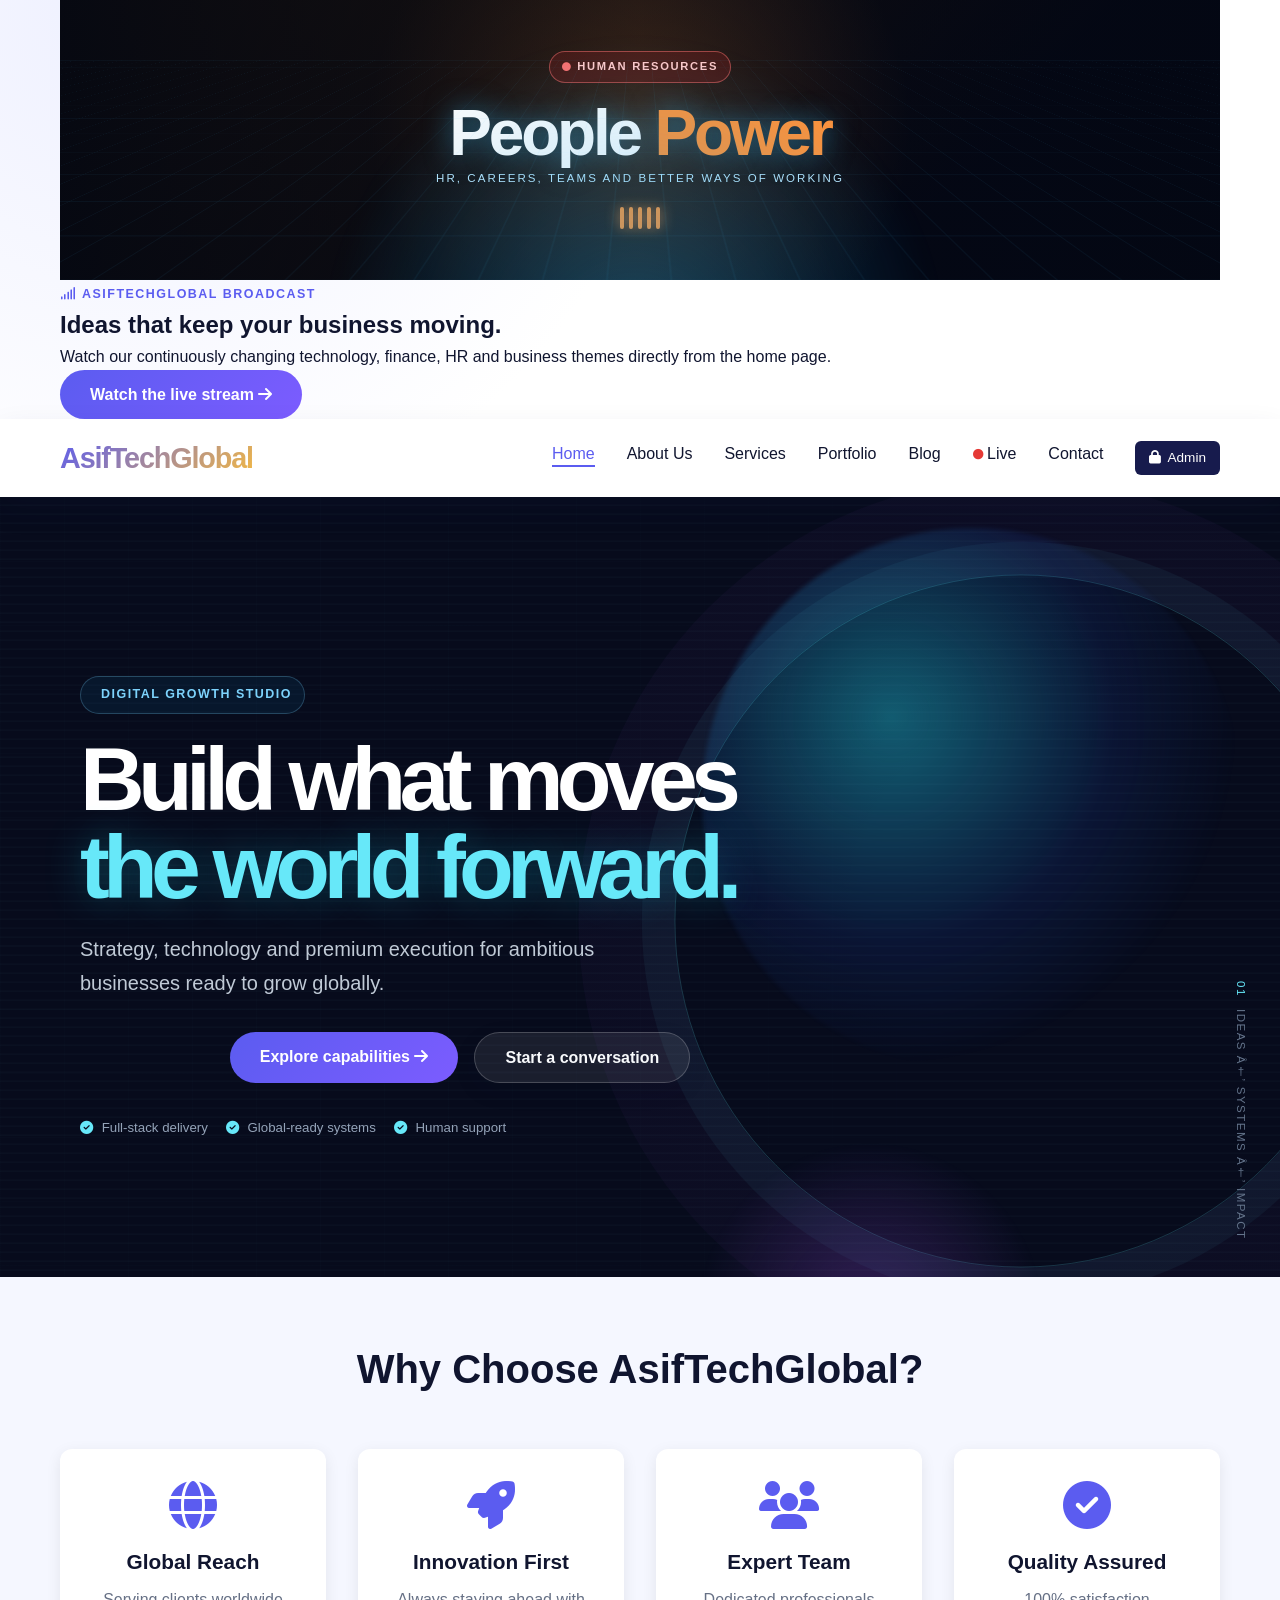
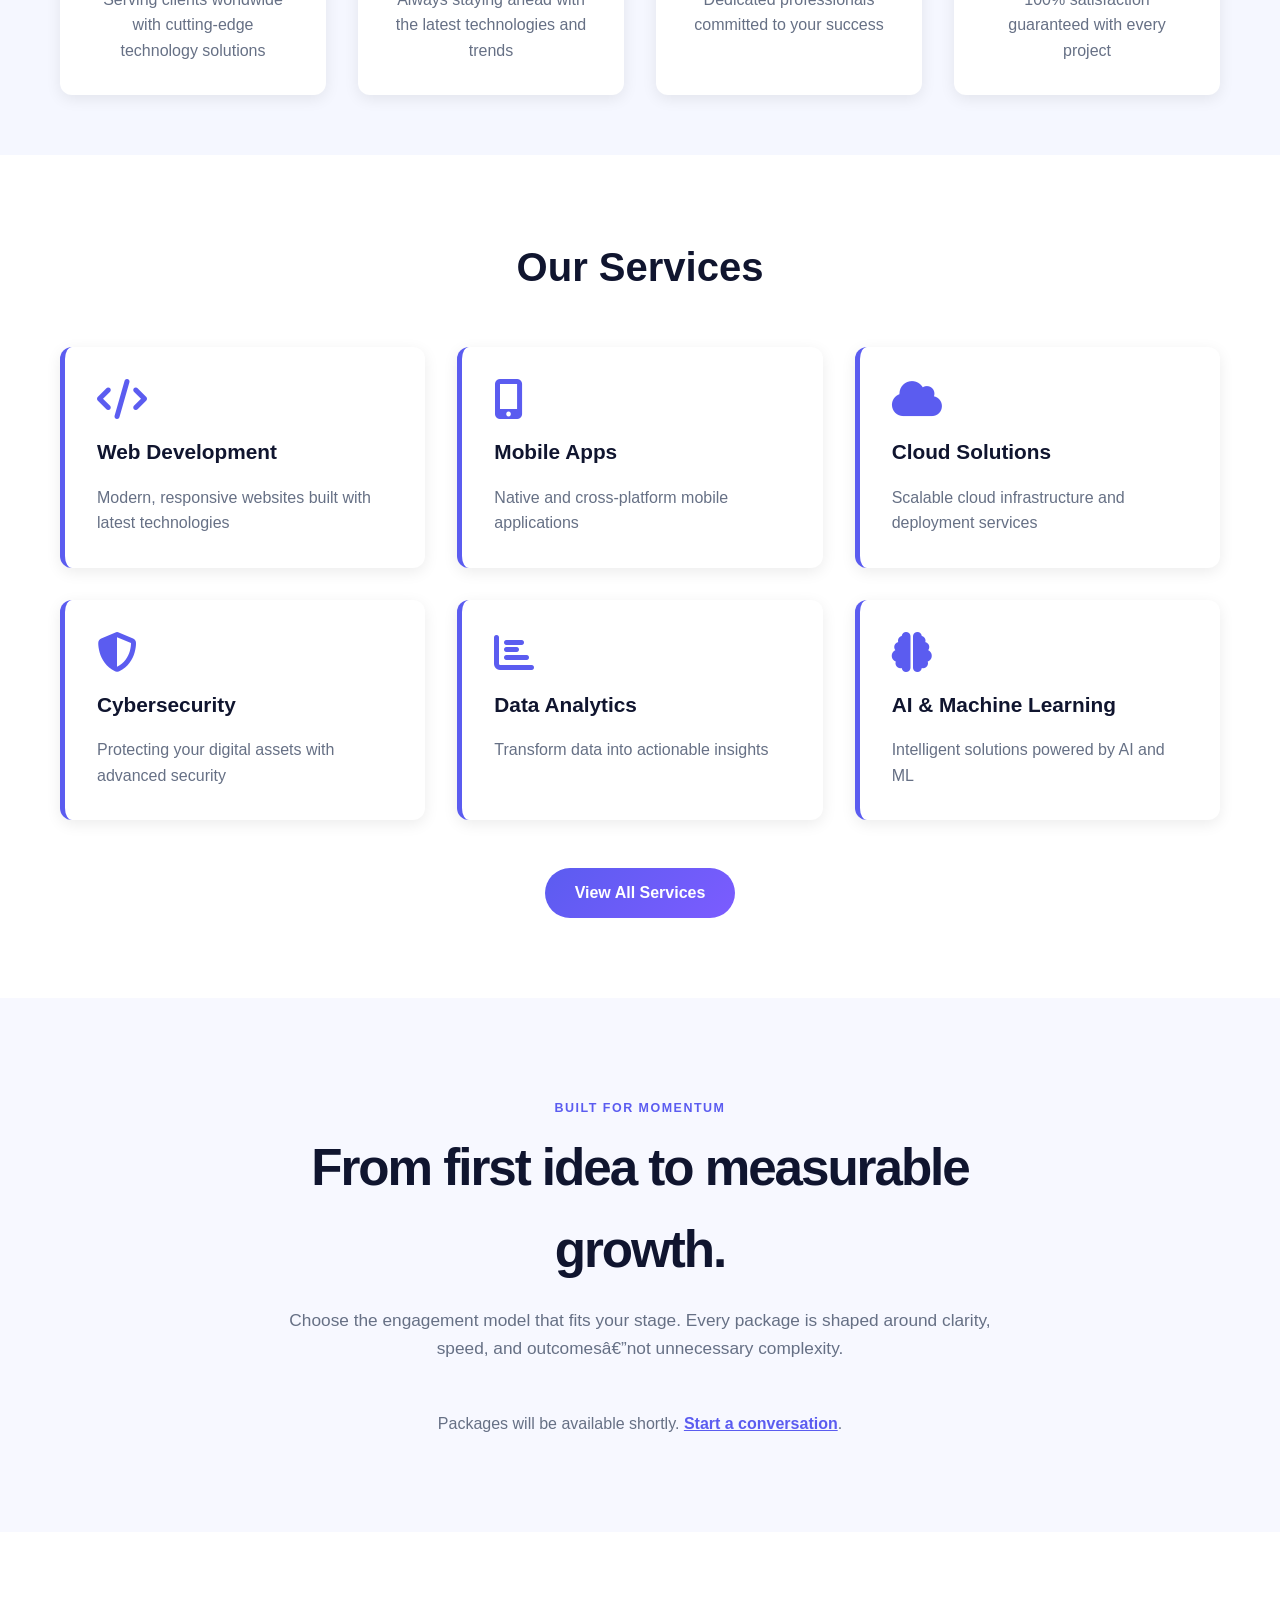
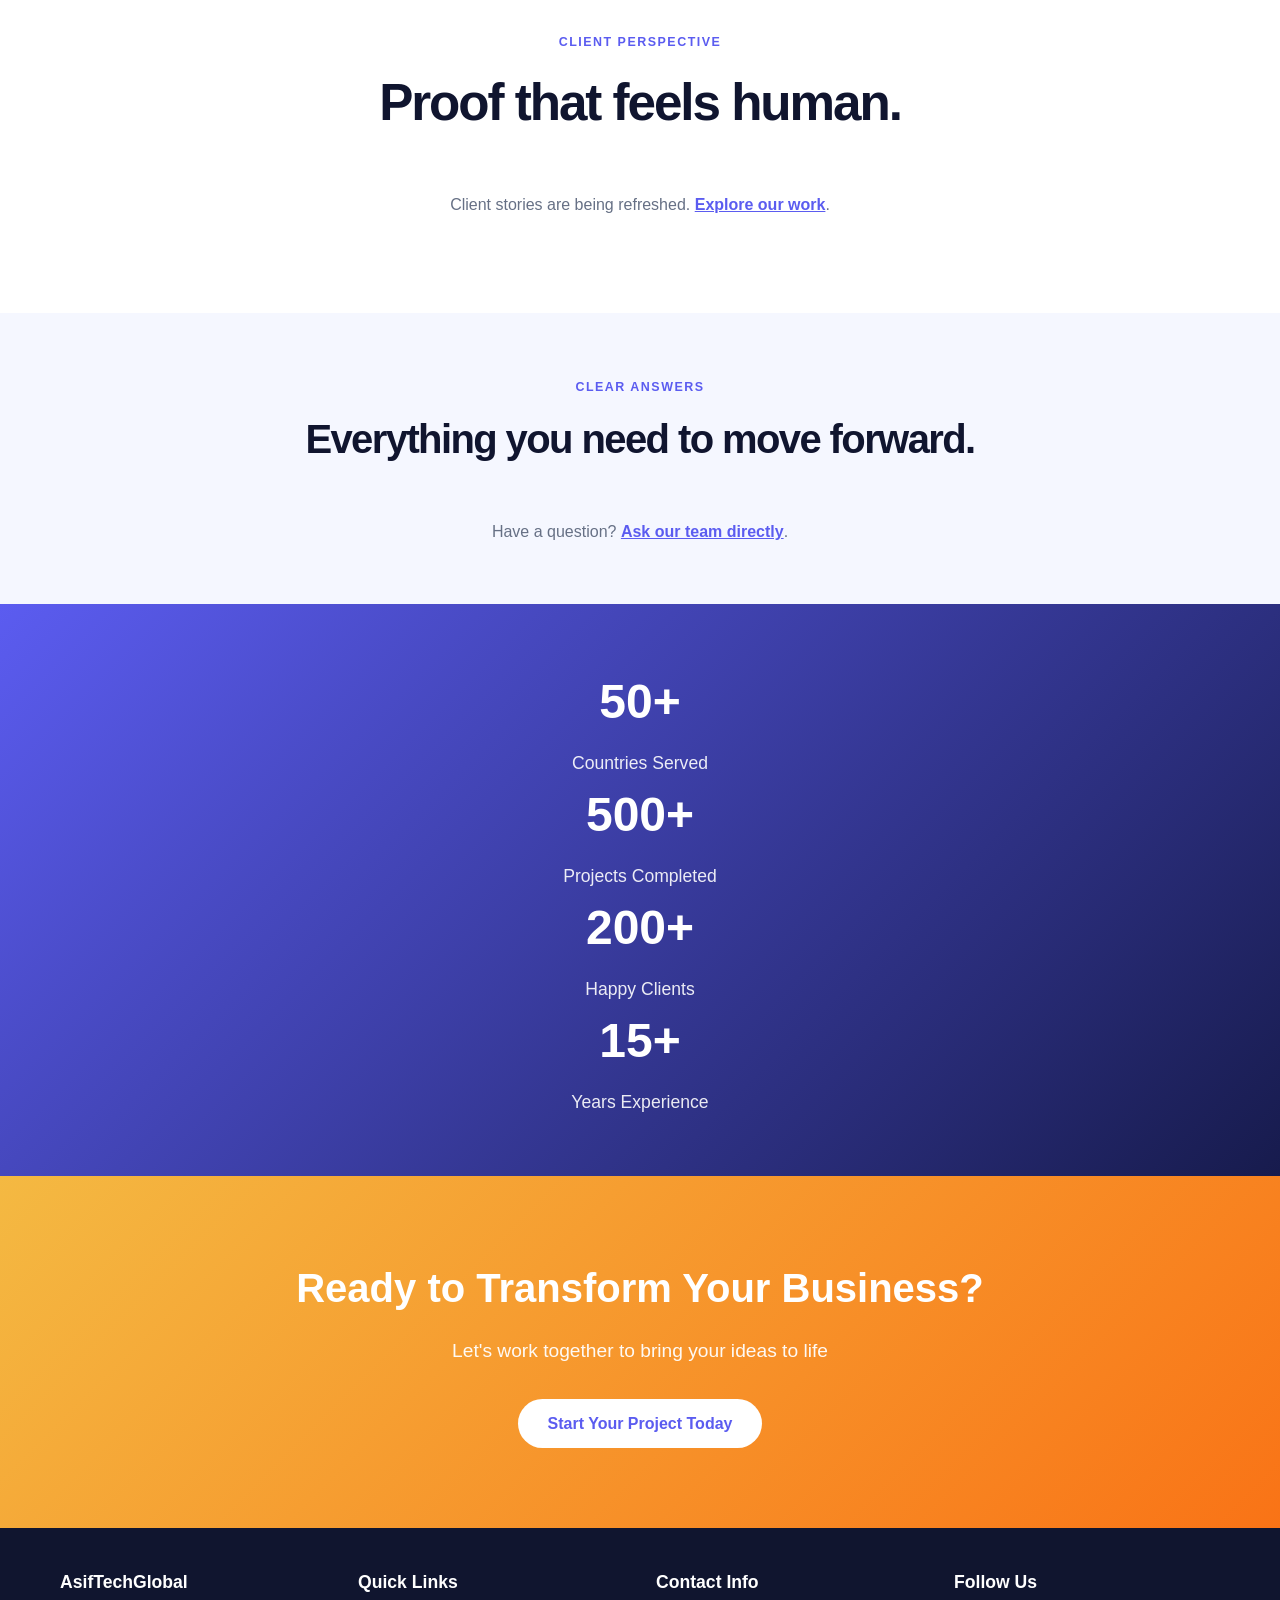
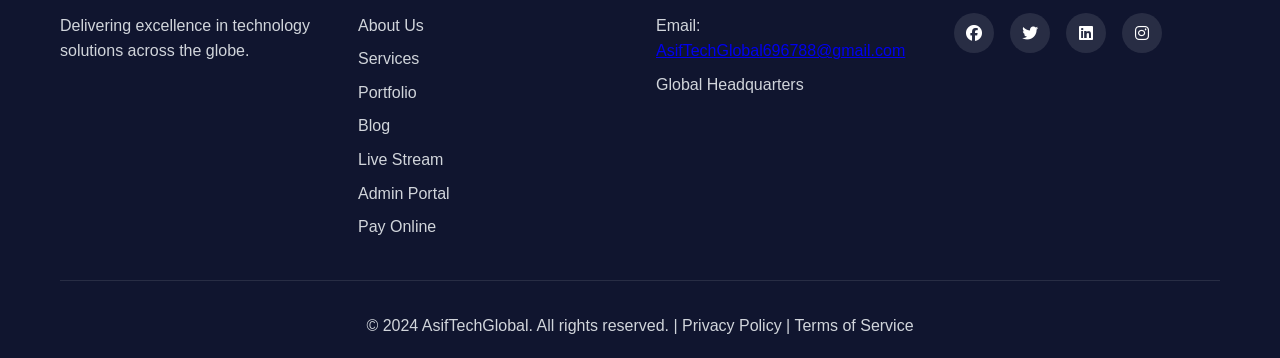
==== commit 7f2ead80: "Add featured broadcast to homepage" ====
--- a/index.html
+++ b/index.html
@@ -1,5 +1,33 @@
 <!DOCTYPE html>
 <html lang="en">
+    
+    <!-- Featured broadcast -->
+    <section class="featured-broadcast" aria-labelledby="featured-broadcast-title">
+        <div class="container featured-broadcast-grid">
+            <div class="featured-broadcast-visual premium-loop theme-robotics">
+                <video class="featured-broadcast-video" muted autoplay playsinline loop preload="metadata" aria-hidden="true">
+                    <source src="media/video1.mp4" type="video/mp4">
+                </video>
+                <div class="background-video-shade"></div>
+                <div class="loop-grid"></div>
+                <div class="loop-glow"></div>
+                <div class="loop-content">
+                    <span class="loop-live-pill"><i class="fas fa-circle"></i> HUMAN RESOURCES</span>
+                    <h2 id="featured-broadcast-title">People <span>Power</span></h2>
+                    <p>HR, careers, teams and better ways of working</p>
+                    <div class="loop-bars" aria-hidden="true"><i></i><i></i><i></i><i></i><i></i></div>
+                </div>
+            </div>
+            <div class="featured-broadcast-copy">
+                <span class="eyebrow"><i class="fas fa-signal"></i> AsifTechGlobal broadcast</span>
+                <h2>Ideas that keep your business moving.</h2>
+                <p>Watch our continuously changing technology, finance, HR and business themes directly from the home page.</p>
+                <a class="btn btn-primary" href="live-stream.html">Watch the live stream <i class="fas fa-arrow-right"></i></a>
+            </div>
+        </div>
+    </section>
+
+
 <head>
     <meta charset="UTF-8">
     <meta name="viewport" content="width=device-width, initial-scale=1.0">
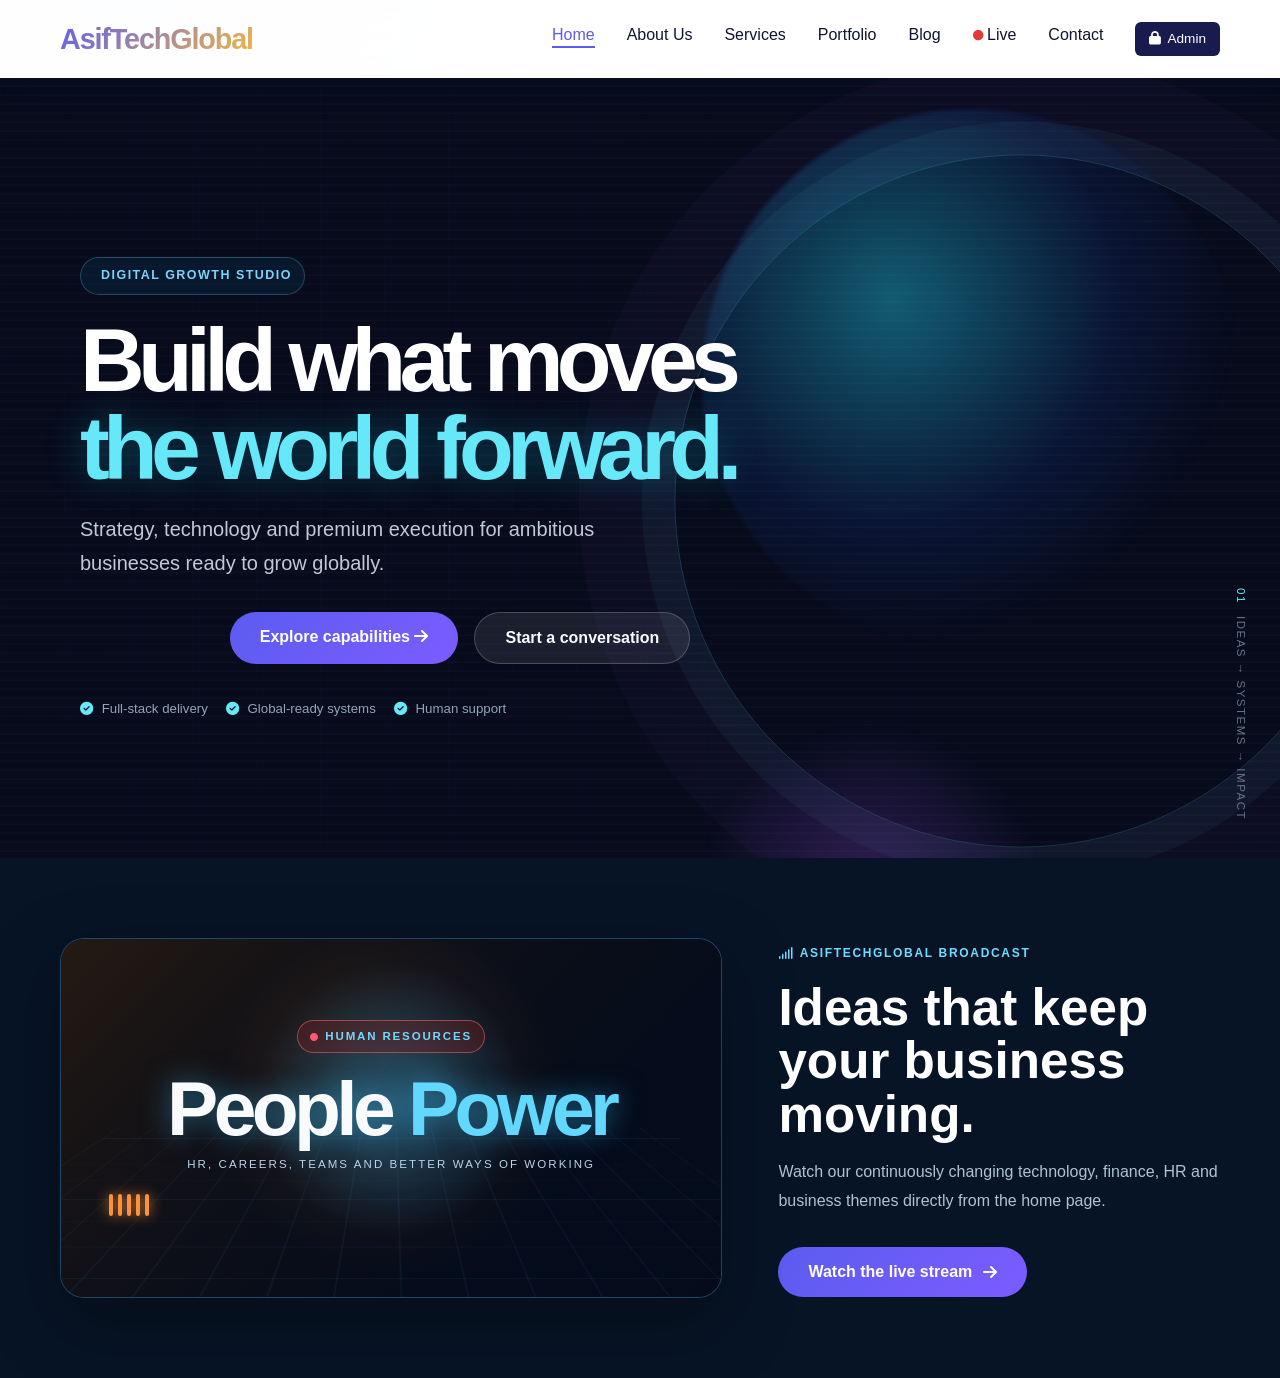
==== commit 755f6ca6: "Fix broadcast HTML placement" ====
--- a/index.html
+++ b/index.html
@@ -1,32 +1,5 @@
 <!DOCTYPE html>
 <html lang="en">
-    
-    <!-- Featured broadcast -->
-    <section class="featured-broadcast" aria-labelledby="featured-broadcast-title">
-        <div class="container featured-broadcast-grid">
-            <div class="featured-broadcast-visual premium-loop theme-robotics">
-                <video class="featured-broadcast-video" muted autoplay playsinline loop preload="metadata" aria-hidden="true">
-                    <source src="media/video1.mp4" type="video/mp4">
-                </video>
-                <div class="background-video-shade"></div>
-                <div class="loop-grid"></div>
-                <div class="loop-glow"></div>
-                <div class="loop-content">
-                    <span class="loop-live-pill"><i class="fas fa-circle"></i> HUMAN RESOURCES</span>
-                    <h2 id="featured-broadcast-title">People <span>Power</span></h2>
-                    <p>HR, careers, teams and better ways of working</p>
-                    <div class="loop-bars" aria-hidden="true"><i></i><i></i><i></i><i></i><i></i></div>
-                </div>
-            </div>
-            <div class="featured-broadcast-copy">
-                <span class="eyebrow"><i class="fas fa-signal"></i> AsifTechGlobal broadcast</span>
-                <h2>Ideas that keep your business moving.</h2>
-                <p>Watch our continuously changing technology, finance, HR and business themes directly from the home page.</p>
-                <a class="btn btn-primary" href="live-stream.html">Watch the live stream <i class="fas fa-arrow-right"></i></a>
-            </div>
-        </div>
-    </section>
-
 
 <head>
     <meta charset="UTF-8">
@@ -61,6 +34,7 @@
         </div>
     </nav>
 
+
     <!-- Hero Section -->
     <section class="hero">
         <video id="home-background-video" class="home-background-video" muted autoplay playsinline preload="auto" aria-hidden="true"></video>
@@ -86,214 +60,32 @@
         <div class="hero-side-note"><span>01</span><span>Ideas → systems → impact</span></div>
     </section>
 
-    <!-- Features Section -->
-    <section class="features">
-        <div class="container">
-            <h2>Why Choose AsifTechGlobal?</h2>
-            <div class="features-grid">
-                <div class="feature-card">
-                    <i class="fas fa-globe"></i>
-                    <h3>Global Reach</h3>
-                    <p>Serving clients worldwide with cutting-edge technology solutions</p>
+
+    <!-- Featured broadcast -->
+    <section class="featured-broadcast" aria-labelledby="featured-broadcast-title">
+        <div class="container featured-broadcast-grid">
+            <div class="featured-broadcast-visual premium-loop theme-robotics">
+                <video class="featured-broadcast-video" muted autoplay playsinline loop preload="metadata" aria-hidden="true">
+                    <source src="media/video1.mp4" type="video/mp4">
+                </video>
+                <div class="background-video-shade"></div>
+                <div class="loop-grid"></div>
+                <div class="loop-glow"></div>
+                <div class="loop-content">
+                    <span class="loop-live-pill"><i class="fas fa-circle"></i> HUMAN RESOURCES</span>
+                    <h2 id="featured-broadcast-title">People <span>Power</span></h2>
+                    <p>HR, careers, teams and better ways of working</p>
+                    <div class="loop-bars" aria-hidden="true"><i></i><i></i><i></i><i></i><i></i></div>
                 </div>
-                <div class="feature-card">
-                    <i class="fas fa-rocket"></i>
-                    <h3>Innovation First</h3>
-                    <p>Always staying ahead with the latest technologies and trends</p>
-                </div>
-                <div class="feature-card">
-                    <i class="fas fa-users"></i>
-                    <h3>Expert Team</h3>
-                    <p>Dedicated professionals committed to your success</p>
-                </div>
-                <div class="feature-card">
-                    <i class="fas fa-check-circle"></i>
-                    <h3>Quality Assured</h3>
-                    <p>100% satisfaction guaranteed with every project</p>
-                </div>
+            </div>
+            <div class="featured-broadcast-copy">
+                <span class="eyebrow"><i class="fas fa-signal"></i> AsifTechGlobal broadcast</span>
+                <h2>Ideas that keep your business moving.</h2>
+                <p>Watch our continuously changing technology, finance, HR and business themes directly from the home page.</p>
+                <a class="btn btn-primary" href="live-stream.html">Watch the live stream <i class="fas fa-arrow-right"></i></a>
             </div>
         </div>
     </section>
 
-    <!-- Services Preview -->
-    <section class="services-preview">
-        <div class="container">
-            <h2>Our Services</h2>
-            <div class="services-grid">
-                <div class="service-card">
-                    <i class="fas fa-code"></i>
-                    <h3>Web Development</h3>
-                    <p>Modern, responsive websites built with latest technologies</p>
-                </div>
-                <div class="service-card">
-                    <i class="fas fa-mobile-alt"></i>
-                    <h3>Mobile Apps</h3>
-                    <p>Native and cross-platform mobile applications</p>
-                </div>
-                <div class="service-card">
-                    <i class="fas fa-cloud"></i>
-                    <h3>Cloud Solutions</h3>
-                    <p>Scalable cloud infrastructure and deployment services</p>
-                </div>
-                <div class="service-card">
-                    <i class="fas fa-shield-alt"></i>
-                    <h3>Cybersecurity</h3>
-                    <p>Protecting your digital assets with advanced security</p>
-                </div>
-                <div class="service-card">
-                    <i class="fas fa-chart-bar"></i>
-                    <h3>Data Analytics</h3>
-                    <p>Transform data into actionable insights</p>
-                </div>
-                <div class="service-card">
-                    <i class="fas fa-brain"></i>
-                    <h3>AI & Machine Learning</h3>
-                    <p>Intelligent solutions powered by AI and ML</p>
-                </div>
-            </div>
-            <div class="text-center">
-                <a href="services.html" class="btn btn-primary">View All Services</a>
-            </div>
-        </div>
-    </section>
-
-    <!-- Statistics Section -->
-    <section class="premium-proof">
-        <div class="container">
-            <div class="section-intro">
-                <span class="eyebrow">Built for momentum</span>
-                <h2>From first idea to measurable growth.</h2>
-                <p>Choose the engagement model that fits your stage. Every package is shaped around clarity, speed, and outcomes—not unnecessary complexity.</p>
-            </div>
-            <div id="package-grid" class="package-grid">
-                <div class="premium-card"><span class="loading-pulse"></span><span class="loading-pulse short"></span></div>
-            </div>
-        </div>
-    </section>
-
-    <section class="testimonials-section">
-        <div class="container">
-            <div class="section-intro">
-                <span class="eyebrow">Client perspective</span>
-                <h2>Proof that feels human.</h2>
-            </div>
-            <div id="testimonial-grid" class="testimonial-grid"></div>
-        </div>
-    </section>
-
-    <section class="faq-section">
-        <div class="container">
-            <div class="section-intro">
-                <span class="eyebrow">Clear answers</span>
-                <h2>Everything you need to move forward.</h2>
-            </div>
-            <div id="home-faq-grid" class="faq-grid"></div>
-        </div>
-    </section>
-
-    <section class="statistics">
-        <div class="container">
-            <div class="stat-item">
-                <h3>50+</h3>
-                <p>Countries Served</p>
-            </div>
-            <div class="stat-item">
-                <h3>500+</h3>
-                <p>Projects Completed</p>
-            </div>
-            <div class="stat-item">
-                <h3>200+</h3>
-                <p>Happy Clients</p>
-            </div>
-            <div class="stat-item">
-                <h3>15+</h3>
-                <p>Years Experience</p>
-            </div>
-        </div>
-    </section>
-
-    <!-- Call to Action -->
-    <section class="cta">
-        <div class="container">
-            <h2>Ready to Transform Your Business?</h2>
-            <p>Let's work together to bring your ideas to life</p>
-            <a href="contact.html" class="btn btn-light">Start Your Project Today</a>
-        </div>
-    </section>
-
-    <!-- Footer -->
-    <footer class="footer">
-        <div class="container">
-            <div class="footer-content">
-                <div class="footer-section">
-                    <h4>AsifTechGlobal</h4>
-                    <p>Delivering excellence in technology solutions across the globe.</p>
-                </div>
-                <div class="footer-section">
-                    <h4>Quick Links</h4>
-                    <ul>
-                        <li><a href="about.html">About Us</a></li>
-                        <li><a href="services.html">Services</a></li>
-                        <li><a href="portfolio.html">Portfolio</a></li>
-                        <li><a href="blog.html">Blog</a></li>
-                        <li><a href="live-stream.html">Live Stream</a></li>
-                        <li><a href="/admin">Admin Portal</a></li>
-                        <li><a href="javascript:void(0)" onclick="openClientPayModal()">Pay Online</a></li>
-                    </ul>
-                </div>
-                <div class="footer-section">
-                    <h4>Contact Info</h4>
-                    <p>Email: <a href="mailto:AsifTechGlobal696788@gmail.com">AsifTechGlobal696788@gmail.com</a></p>
-                    <p>Global Headquarters</p>
-                </div>
-                <div class="footer-section">
-                    <h4>Follow Us</h4>
-                    <div class="social-links">
-                        <a href="#"><i class="fab fa-facebook"></i></a>
-                        <a href="#"><i class="fab fa-twitter"></i></a>
-                        <a href="#"><i class="fab fa-linkedin"></i></a>
-                        <a href="#"><i class="fab fa-instagram"></i></a>
-                    </div>
-                </div>
-            </div>
-            <div class="footer-bottom">
-                <p>&copy; 2024 AsifTechGlobal. All rights reserved. | Privacy Policy | Terms of Service</p>
-            </div>
-        </div>
-    </footer>
-
-    <script src="js/script.js"></script>
-    <script>
-        const homeBackgroundVideo = document.getElementById('home-background-video');
-        const homeVideoPlaylist = [
-            'media/videos/it-technology.mp4',
-            'media/videos/finance.mp4',
-            'media/videos/hr-people.mp4',
-            'media/videos/computers.mp4',
-            'media/videos/ai-future.mp4',
-            'media/videos/cloud-cybersecurity.mp4',
-            'media/videos/robotics-hardware.mp4',
-            'media/videos/data-centers.mp4'
-        ];
-        let homeVideoIndex = 0;
-        let homeVideoAttempts = 0;
-        const playNextHomeVideo = () => {
-            if (homeVideoAttempts >= homeVideoPlaylist.length) {
-                homeBackgroundVideo.removeAttribute('src');
-                return;
-            }
-            homeBackgroundVideo.src = homeVideoPlaylist[homeVideoIndex];
-            homeVideoIndex = (homeVideoIndex + 1) % homeVideoPlaylist.length;
-            homeVideoAttempts += 1;
-            homeBackgroundVideo.play().catch(() => {});
-        };
-        homeBackgroundVideo.addEventListener('loadeddata', () => {
-            homeVideoAttempts = 0;
-            homeBackgroundVideo.classList.add('is-ready');
-        });
-        homeBackgroundVideo.addEventListener('ended', playNextHomeVideo);
-        homeBackgroundVideo.addEventListener('error', playNextHomeVideo);
-        playNextHomeVideo();
-    </script>
-</body>
+    <!-- Features Section -->
 </html>
--- a/css/style.css
+++ b/css/style.css
@@ -2288,3 +2288,23 @@
     cursor: pointer;
     color: #94a3b8;
 }
+
+/* Featured homepage broadcast */
+.featured-broadcast { padding: 5rem 0; background: #071426; color: #fff; overflow: hidden; }
+.featured-broadcast-grid { display: grid; grid-template-columns: minmax(0, 1.2fr) minmax(280px, .8fr); gap: 3.5rem; align-items: center; }
+.featured-broadcast-visual { min-height: 360px; position: relative; border-radius: 24px; overflow: hidden; border: 1px solid rgba(83, 185, 255, .35); box-shadow: 0 24px 70px rgba(0, 0, 0, .35); }
+.featured-broadcast-video { position: absolute; inset: 0; width: 100%; height: 100%; object-fit: cover; opacity: .68; }
+.featured-broadcast-visual .background-video-shade { position: absolute; inset: 0; background: linear-gradient(135deg, rgba(8, 22, 45, .2), rgba(4, 12, 27, .88)); }
+.featured-broadcast-visual .loop-grid { position: absolute; inset: 0; background-image: linear-gradient(rgba(70, 180, 255, .1) 1px, transparent 1px), linear-gradient(90deg, rgba(70, 180, 255, .1) 1px, transparent 1px); background-size: 42px 42px; transform: perspective(500px) rotateX(55deg) scale(1.6); transform-origin: center bottom; opacity: .65; }
+.featured-broadcast-visual .loop-glow { position: absolute; width: 280px; height: 280px; left: 50%; top: 45%; transform: translate(-50%, -50%); border-radius: 50%; background: radial-gradient(circle, rgba(30, 180, 255, .35), transparent 68%); filter: blur(8px); }
+.featured-broadcast-visual .loop-content { position: relative; z-index: 2; padding: 3rem; height: 100%; display: flex; flex-direction: column; justify-content: center; text-align: center; }
+.featured-broadcast-visual .loop-live-pill { align-self: center; color: #70d8ff; font-size: .72rem; letter-spacing: .16em; font-weight: 700; }
+.featured-broadcast-visual .loop-live-pill i { font-size: .5rem; color: #ff5876; vertical-align: middle; }
+.featured-broadcast-visual h2 { margin: 1.1rem 0 .5rem; font-size: clamp(2.7rem, 6vw, 5rem); letter-spacing: -.06em; }
+.featured-broadcast-visual h2 span { color: #63d8ff; }
+.featured-broadcast-visual p { color: #b8d3e8; }
+.featured-broadcast-copy .eyebrow { color: #6edcff; text-transform: uppercase; letter-spacing: .14em; font-size: .75rem; font-weight: 700; }
+.featured-broadcast-copy h2 { margin: 1rem 0; font-size: clamp(2rem, 4vw, 3.5rem); line-height: 1.05; }
+.featured-broadcast-copy p { color: #b2c1d2; line-height: 1.8; margin-bottom: 2rem; }
+.featured-broadcast-copy .btn { display: inline-flex; gap: .7rem; align-items: center; }
+@media (max-width: 800px) { .featured-broadcast { padding: 3.5rem 1rem; } .featured-broadcast-grid { grid-template-columns: 1fr; gap: 2rem; } .featured-broadcast-visual { min-height: 300px; } .featured-broadcast-visual .loop-content { padding: 2rem 1rem; } }
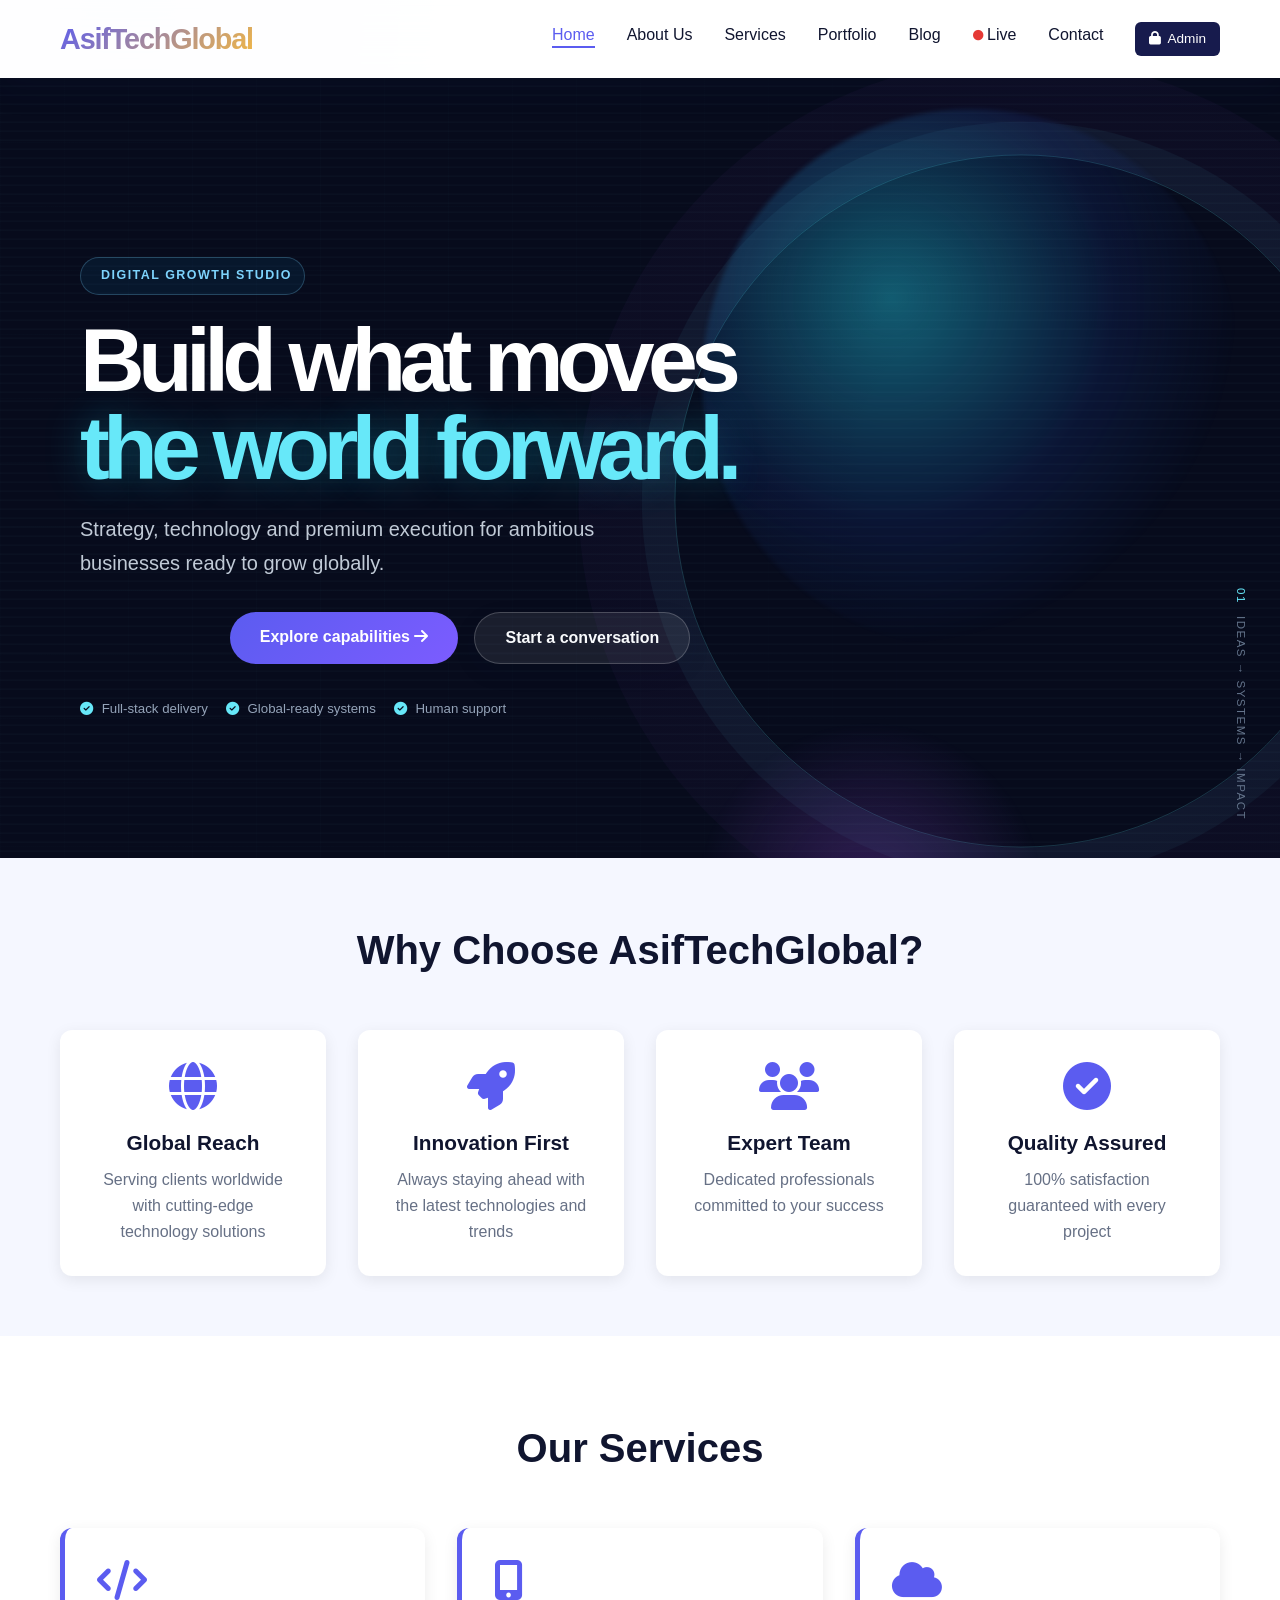
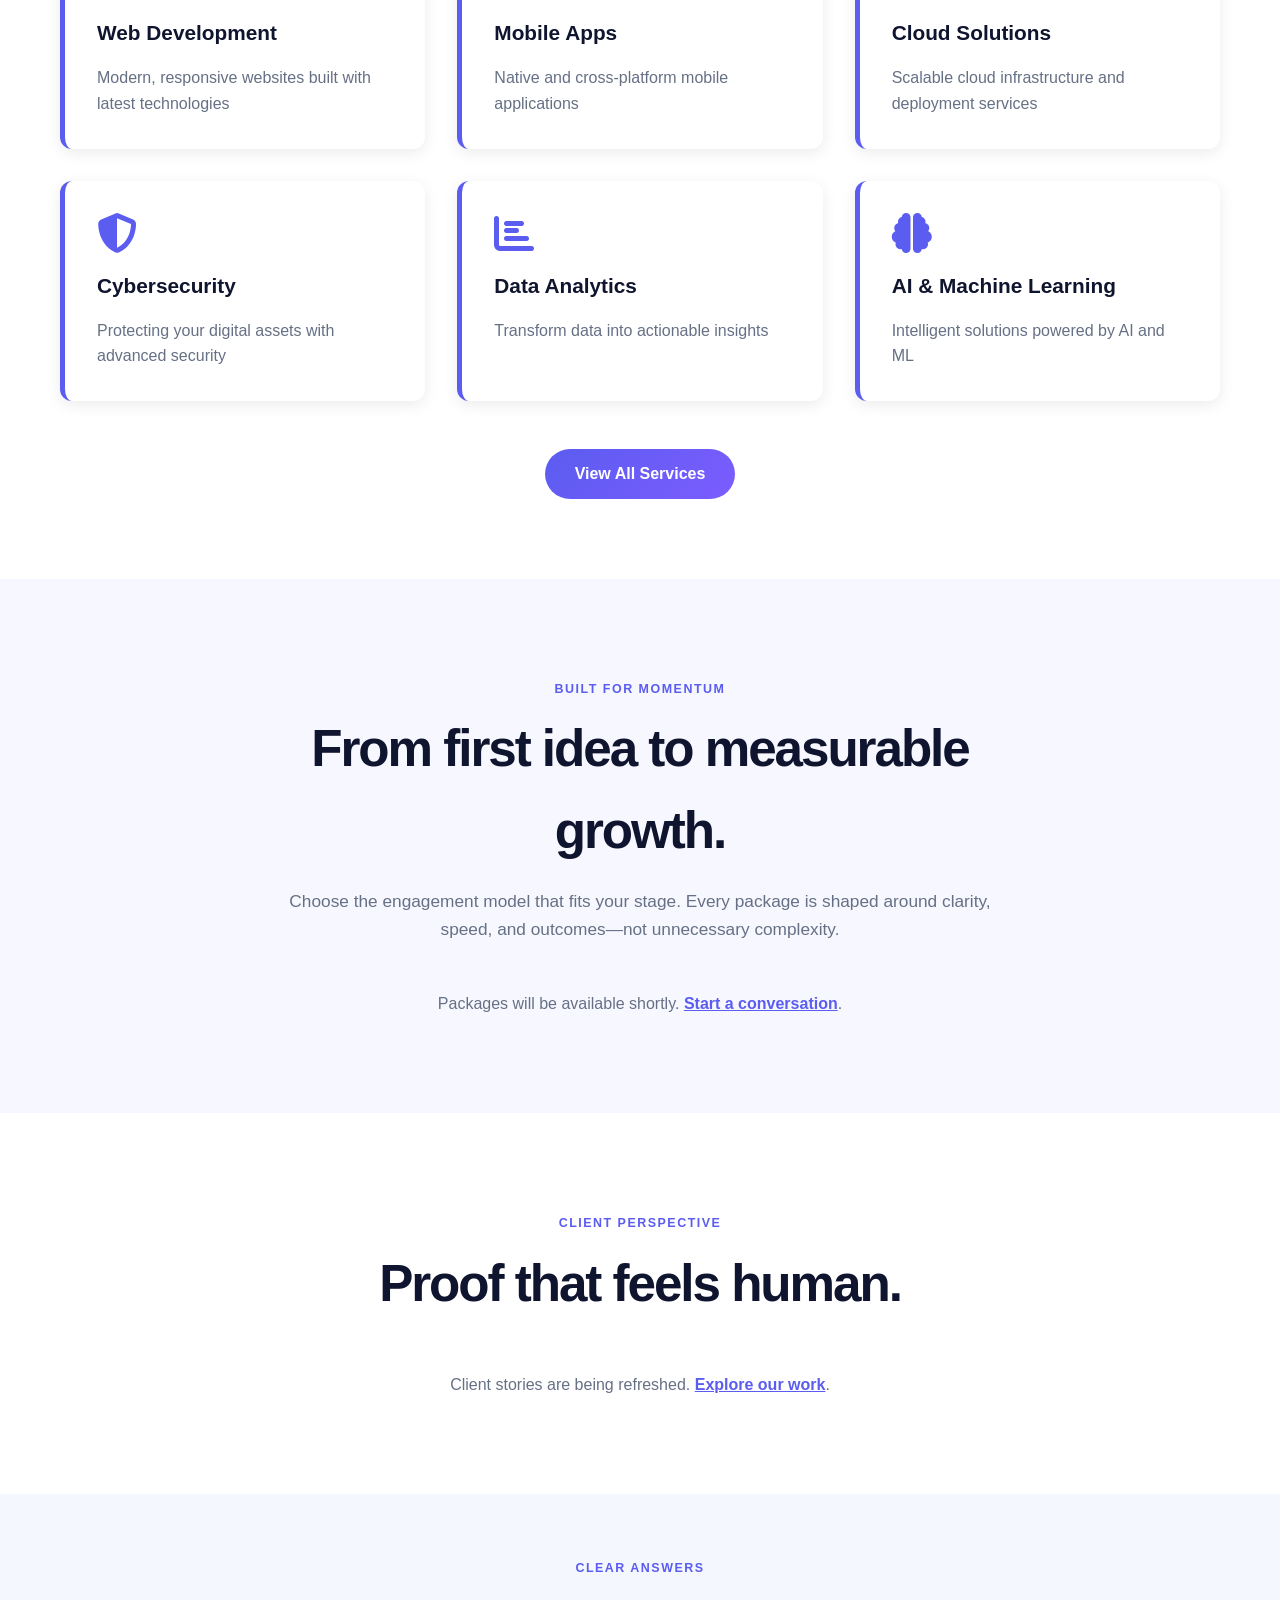
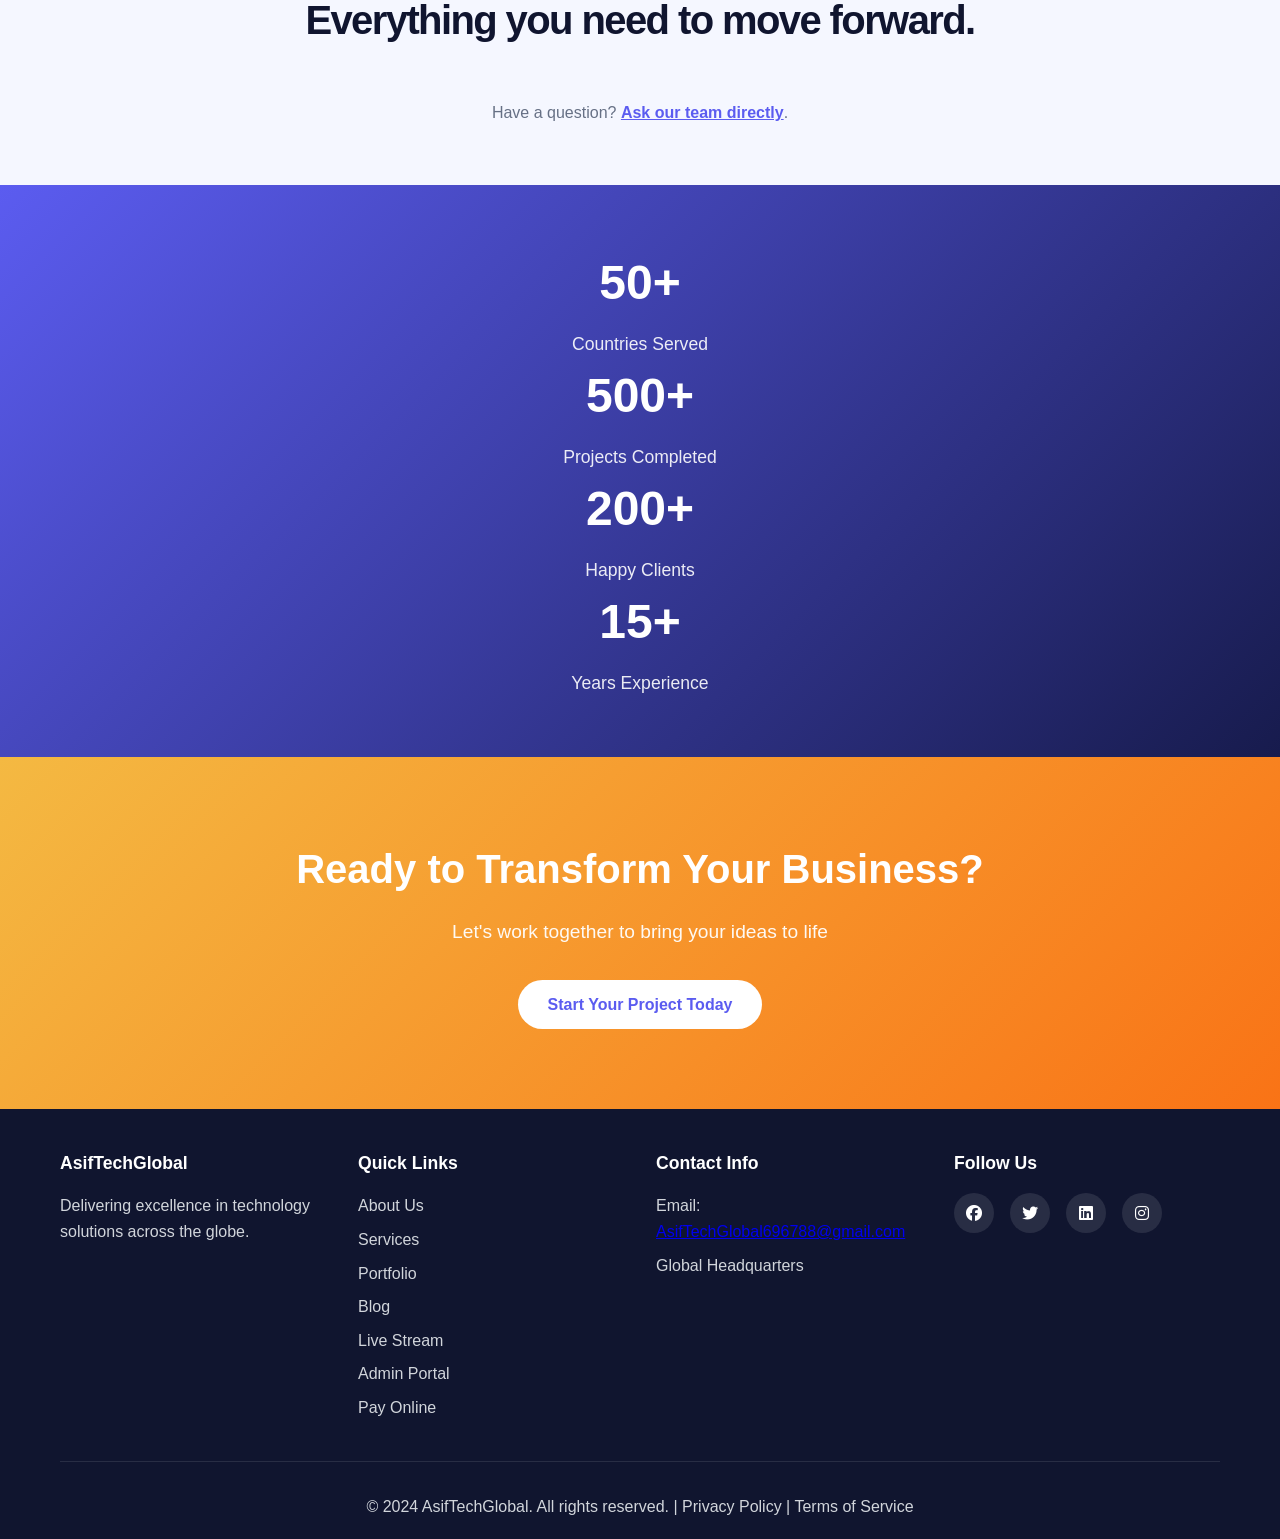
==== commit eac72df4: "Restore homepage and keep live video in hero background" ====
--- a/index.html
+++ b/index.html
@@ -1,6 +1,5 @@
 <!DOCTYPE html>
 <html lang="en">
-
 <head>
     <meta charset="UTF-8">
     <meta name="viewport" content="width=device-width, initial-scale=1.0">
@@ -33,7 +32,6 @@
             </div>
         </div>
     </nav>
-
 
     <!-- Hero Section -->
     <section class="hero">
@@ -60,32 +58,214 @@
         <div class="hero-side-note"><span>01</span><span>Ideas → systems → impact</span></div>
     </section>
 
-
-    <!-- Featured broadcast -->
-    <section class="featured-broadcast" aria-labelledby="featured-broadcast-title">
-        <div class="container featured-broadcast-grid">
-            <div class="featured-broadcast-visual premium-loop theme-robotics">
-                <video class="featured-broadcast-video" muted autoplay playsinline loop preload="metadata" aria-hidden="true">
-                    <source src="media/video1.mp4" type="video/mp4">
-                </video>
-                <div class="background-video-shade"></div>
-                <div class="loop-grid"></div>
-                <div class="loop-glow"></div>
-                <div class="loop-content">
-                    <span class="loop-live-pill"><i class="fas fa-circle"></i> HUMAN RESOURCES</span>
-                    <h2 id="featured-broadcast-title">People <span>Power</span></h2>
-                    <p>HR, careers, teams and better ways of working</p>
-                    <div class="loop-bars" aria-hidden="true"><i></i><i></i><i></i><i></i><i></i></div>
-                </div>
-            </div>
-            <div class="featured-broadcast-copy">
-                <span class="eyebrow"><i class="fas fa-signal"></i> AsifTechGlobal broadcast</span>
-                <h2>Ideas that keep your business moving.</h2>
-                <p>Watch our continuously changing technology, finance, HR and business themes directly from the home page.</p>
-                <a class="btn btn-primary" href="live-stream.html">Watch the live stream <i class="fas fa-arrow-right"></i></a>
-            </div>
-        </div>
-    </section>
-
     <!-- Features Section -->
+    <section class="features">
+        <div class="container">
+            <h2>Why Choose AsifTechGlobal?</h2>
+            <div class="features-grid">
+                <div class="feature-card">
+                    <i class="fas fa-globe"></i>
+                    <h3>Global Reach</h3>
+                    <p>Serving clients worldwide with cutting-edge technology solutions</p>
+                </div>
+                <div class="feature-card">
+                    <i class="fas fa-rocket"></i>
+                    <h3>Innovation First</h3>
+                    <p>Always staying ahead with the latest technologies and trends</p>
+                </div>
+                <div class="feature-card">
+                    <i class="fas fa-users"></i>
+                    <h3>Expert Team</h3>
+                    <p>Dedicated professionals committed to your success</p>
+                </div>
+                <div class="feature-card">
+                    <i class="fas fa-check-circle"></i>
+                    <h3>Quality Assured</h3>
+                    <p>100% satisfaction guaranteed with every project</p>
+                </div>
+            </div>
+        </div>
+    </section>
+
+    <!-- Services Preview -->
+    <section class="services-preview">
+        <div class="container">
+            <h2>Our Services</h2>
+            <div class="services-grid">
+                <div class="service-card">
+                    <i class="fas fa-code"></i>
+                    <h3>Web Development</h3>
+                    <p>Modern, responsive websites built with latest technologies</p>
+                </div>
+                <div class="service-card">
+                    <i class="fas fa-mobile-alt"></i>
+                    <h3>Mobile Apps</h3>
+                    <p>Native and cross-platform mobile applications</p>
+                </div>
+                <div class="service-card">
+                    <i class="fas fa-cloud"></i>
+                    <h3>Cloud Solutions</h3>
+                    <p>Scalable cloud infrastructure and deployment services</p>
+                </div>
+                <div class="service-card">
+                    <i class="fas fa-shield-alt"></i>
+                    <h3>Cybersecurity</h3>
+                    <p>Protecting your digital assets with advanced security</p>
+                </div>
+                <div class="service-card">
+                    <i class="fas fa-chart-bar"></i>
+                    <h3>Data Analytics</h3>
+                    <p>Transform data into actionable insights</p>
+                </div>
+                <div class="service-card">
+                    <i class="fas fa-brain"></i>
+                    <h3>AI & Machine Learning</h3>
+                    <p>Intelligent solutions powered by AI and ML</p>
+                </div>
+            </div>
+            <div class="text-center">
+                <a href="services.html" class="btn btn-primary">View All Services</a>
+            </div>
+        </div>
+    </section>
+
+    <!-- Statistics Section -->
+    <section class="premium-proof">
+        <div class="container">
+            <div class="section-intro">
+                <span class="eyebrow">Built for momentum</span>
+                <h2>From first idea to measurable growth.</h2>
+                <p>Choose the engagement model that fits your stage. Every package is shaped around clarity, speed, and outcomes—not unnecessary complexity.</p>
+            </div>
+            <div id="package-grid" class="package-grid">
+                <div class="premium-card"><span class="loading-pulse"></span><span class="loading-pulse short"></span></div>
+            </div>
+        </div>
+    </section>
+
+    <section class="testimonials-section">
+        <div class="container">
+            <div class="section-intro">
+                <span class="eyebrow">Client perspective</span>
+                <h2>Proof that feels human.</h2>
+            </div>
+            <div id="testimonial-grid" class="testimonial-grid"></div>
+        </div>
+    </section>
+
+    <section class="faq-section">
+        <div class="container">
+            <div class="section-intro">
+                <span class="eyebrow">Clear answers</span>
+                <h2>Everything you need to move forward.</h2>
+            </div>
+            <div id="home-faq-grid" class="faq-grid"></div>
+        </div>
+    </section>
+
+    <section class="statistics">
+        <div class="container">
+            <div class="stat-item">
+                <h3>50+</h3>
+                <p>Countries Served</p>
+            </div>
+            <div class="stat-item">
+                <h3>500+</h3>
+                <p>Projects Completed</p>
+            </div>
+            <div class="stat-item">
+                <h3>200+</h3>
+                <p>Happy Clients</p>
+            </div>
+            <div class="stat-item">
+                <h3>15+</h3>
+                <p>Years Experience</p>
+            </div>
+        </div>
+    </section>
+
+    <!-- Call to Action -->
+    <section class="cta">
+        <div class="container">
+            <h2>Ready to Transform Your Business?</h2>
+            <p>Let's work together to bring your ideas to life</p>
+            <a href="contact.html" class="btn btn-light">Start Your Project Today</a>
+        </div>
+    </section>
+
+    <!-- Footer -->
+    <footer class="footer">
+        <div class="container">
+            <div class="footer-content">
+                <div class="footer-section">
+                    <h4>AsifTechGlobal</h4>
+                    <p>Delivering excellence in technology solutions across the globe.</p>
+                </div>
+                <div class="footer-section">
+                    <h4>Quick Links</h4>
+                    <ul>
+                        <li><a href="about.html">About Us</a></li>
+                        <li><a href="services.html">Services</a></li>
+                        <li><a href="portfolio.html">Portfolio</a></li>
+                        <li><a href="blog.html">Blog</a></li>
+                        <li><a href="live-stream.html">Live Stream</a></li>
+                        <li><a href="/admin">Admin Portal</a></li>
+                        <li><a href="javascript:void(0)" onclick="openClientPayModal()">Pay Online</a></li>
+                    </ul>
+                </div>
+                <div class="footer-section">
+                    <h4>Contact Info</h4>
+                    <p>Email: <a href="mailto:AsifTechGlobal696788@gmail.com">AsifTechGlobal696788@gmail.com</a></p>
+                    <p>Global Headquarters</p>
+                </div>
+                <div class="footer-section">
+                    <h4>Follow Us</h4>
+                    <div class="social-links">
+                        <a href="#"><i class="fab fa-facebook"></i></a>
+                        <a href="#"><i class="fab fa-twitter"></i></a>
+                        <a href="#"><i class="fab fa-linkedin"></i></a>
+                        <a href="#"><i class="fab fa-instagram"></i></a>
+                    </div>
+                </div>
+            </div>
+            <div class="footer-bottom">
+                <p>&copy; 2024 AsifTechGlobal. All rights reserved. | Privacy Policy | Terms of Service</p>
+            </div>
+        </div>
+    </footer>
+
+    <script src="js/script.js"></script>
+    <script>
+        const homeBackgroundVideo = document.getElementById('home-background-video');
+        const homeVideoPlaylist = [
+            'media/videos/it-technology.mp4',
+            'media/videos/finance.mp4',
+            'media/videos/hr-people.mp4',
+            'media/videos/computers.mp4',
+            'media/videos/ai-future.mp4',
+            'media/videos/cloud-cybersecurity.mp4',
+            'media/videos/robotics-hardware.mp4',
+            'media/videos/data-centers.mp4'
+        ];
+        let homeVideoIndex = 0;
+        let homeVideoAttempts = 0;
+        const playNextHomeVideo = () => {
+            if (homeVideoAttempts >= homeVideoPlaylist.length) {
+                homeBackgroundVideo.removeAttribute('src');
+                return;
+            }
+            homeBackgroundVideo.src = homeVideoPlaylist[homeVideoIndex];
+            homeVideoIndex = (homeVideoIndex + 1) % homeVideoPlaylist.length;
+            homeVideoAttempts += 1;
+            homeBackgroundVideo.play().catch(() => {});
+        };
+        homeBackgroundVideo.addEventListener('loadeddata', () => {
+            homeVideoAttempts = 0;
+            homeBackgroundVideo.classList.add('is-ready');
+        });
+        homeBackgroundVideo.addEventListener('ended', playNextHomeVideo);
+        homeBackgroundVideo.addEventListener('error', playNextHomeVideo);
+        playNextHomeVideo();
+    </script>
+</body>
 </html>
